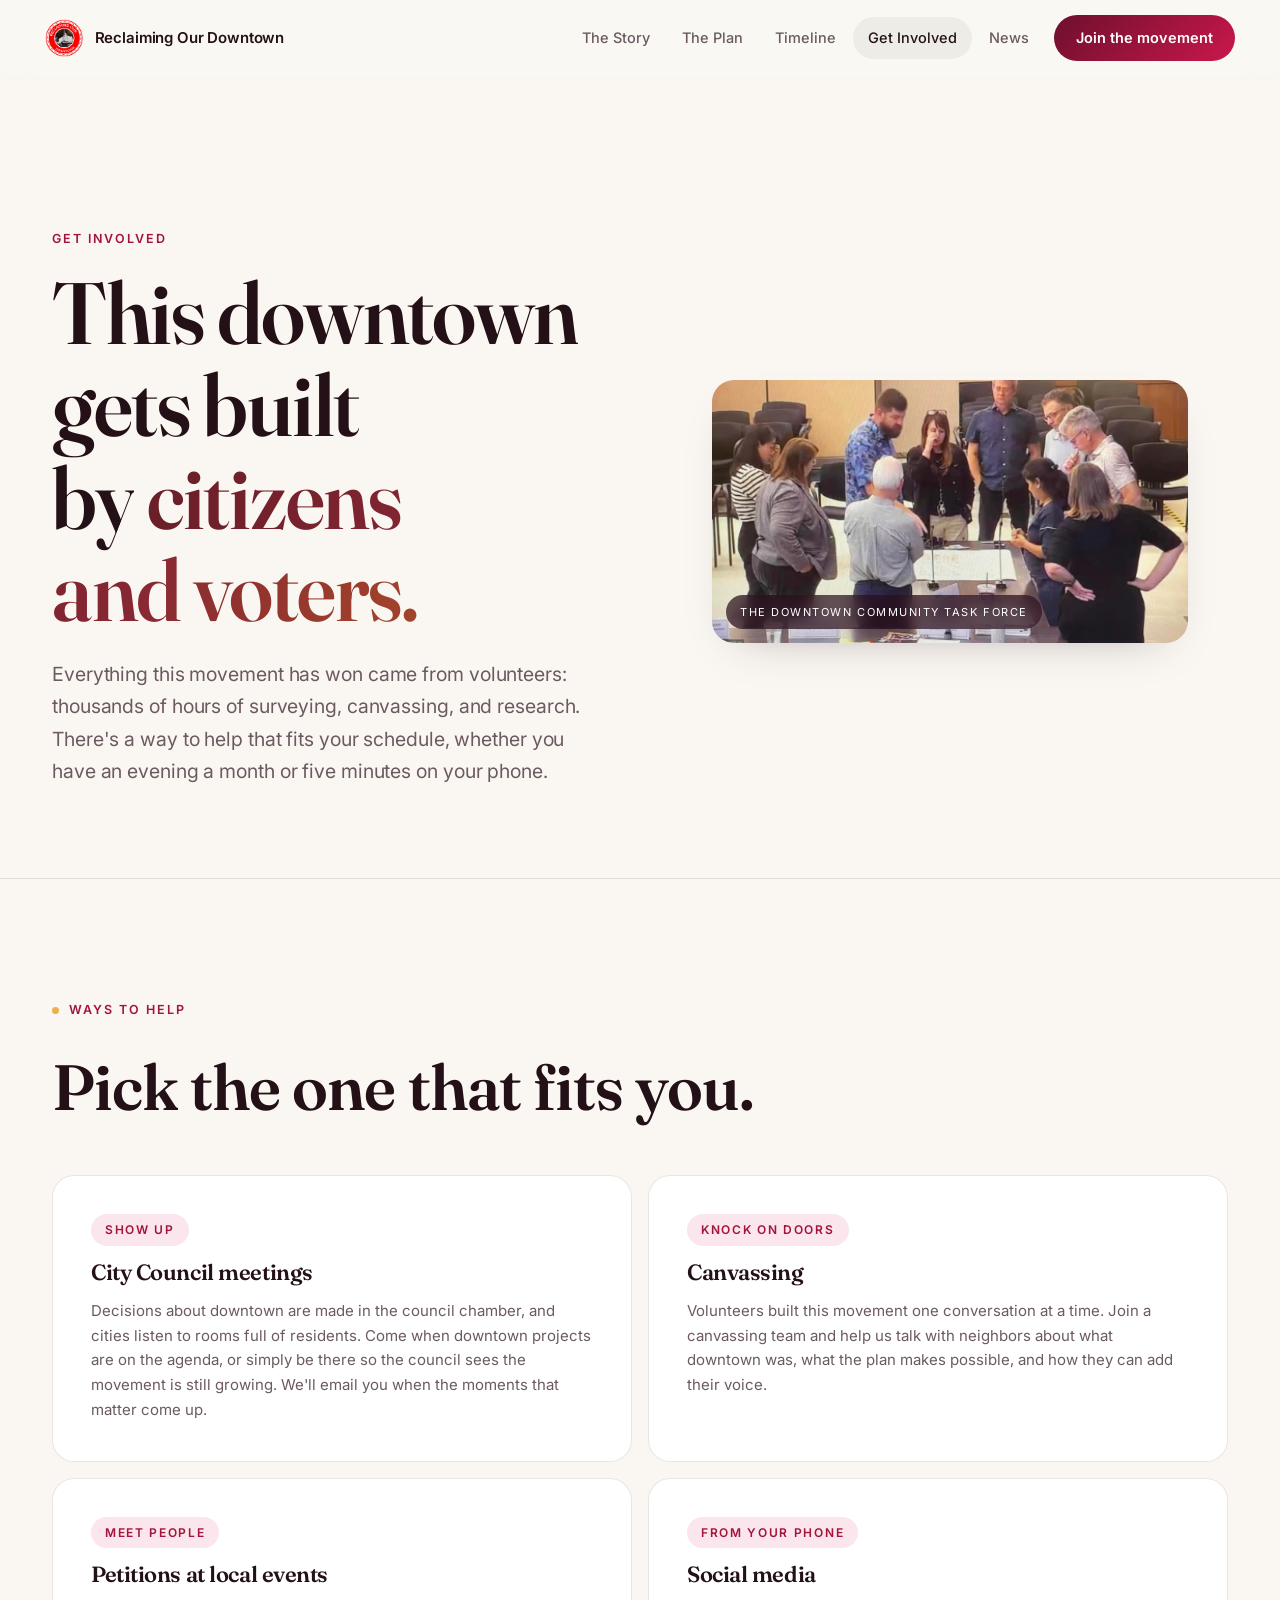
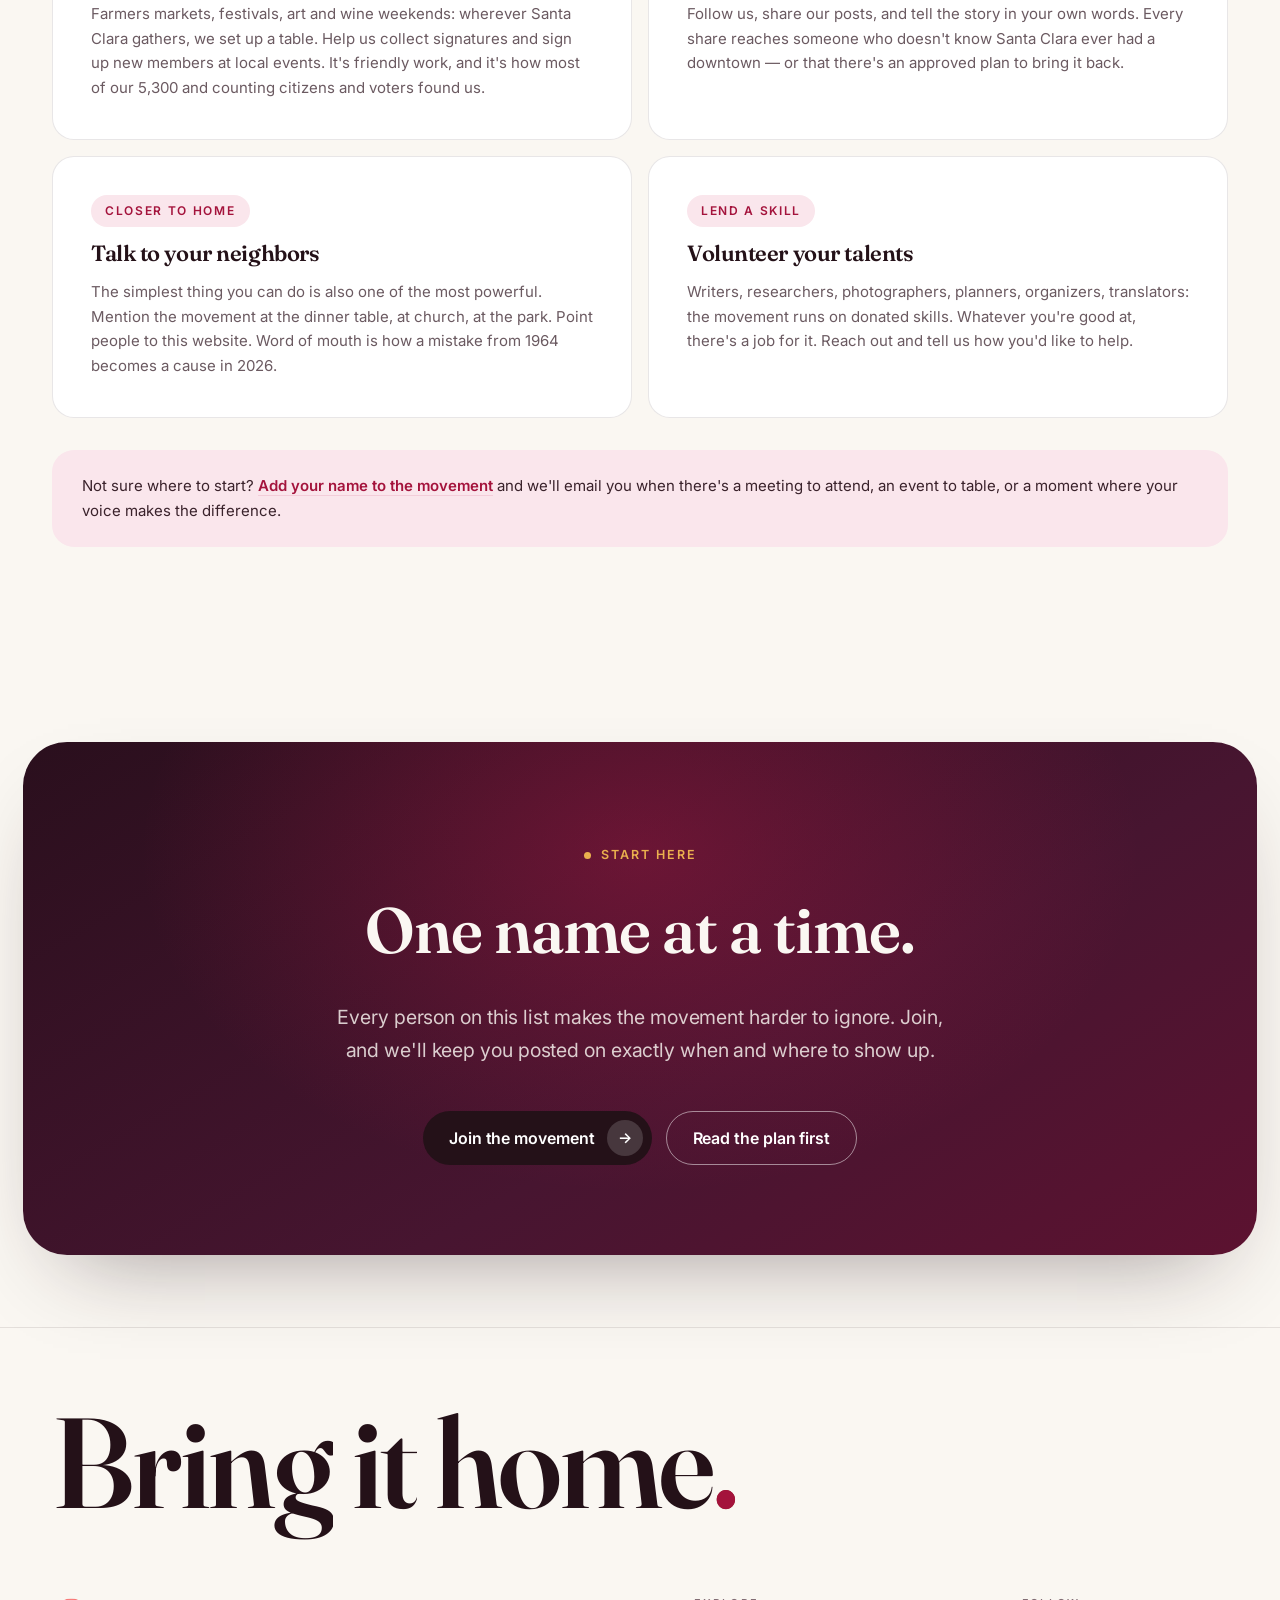
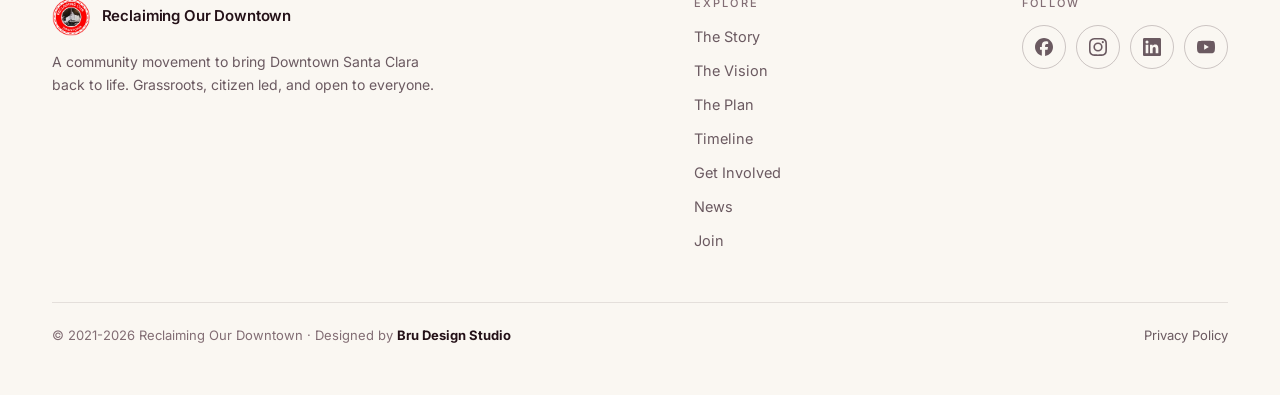
==== get-involved.html @ db8e1ccc "Add files via upload" ====
<!DOCTYPE html>
<html lang="en">
<head>
<meta charset="UTF-8" />
<meta name="viewport" content="width=device-width, initial-scale=1.0" />
<meta name="referrer" content="strict-origin-when-cross-origin" />
<title>Get Involved · Reclaiming Our Downtown</title>
<meta name="description" content="How to help bring Downtown Santa Clara back: City Council meetings, canvassing, petitions at local events, social media, and more." />
<meta name="theme-color" content="#faf7f2" />
<link rel="icon" type="image/png" href="assets/favicon.png" />
<link rel="apple-touch-icon" href="assets/apple-touch-icon.png" />
<link rel="manifest" href="manifest.webmanifest" />
<link rel="preconnect" href="https://fonts.googleapis.com" />
<link rel="preconnect" href="https://fonts.gstatic.com" crossorigin />
<link href="https://fonts.googleapis.com/css2?family=Fraunces:opsz,wght@9..144,500;9..144,600;9..144,700&family=Inter:wght@400;500;600;700&display=swap" rel="stylesheet" />
<link rel="stylesheet" href="styles.css" />
</head>
<body>
<a class="skip" href="#main">Skip to content</a>

<!-- ============ NAV ============ -->
<nav id="nav" aria-label="Primary">
  <a class="brand" href="index.html">
    <img class="logo" src="assets/logo-clean.png" onerror="this.src='assets/Logo.png'" alt="Reclaiming Our Downtown" />
    <span class="brand-text">Reclaiming Our Downtown</span>
  </a>
  <div class="nav-cluster">
    <div class="nav-links" id="navLinks">
      <a href="index.html#top">The Story</a>
      <a href="plan.html">The Plan</a>
      <a href="timeline.html">Timeline</a>
      <a href="get-involved.html" aria-current="page">Get Involved</a>
      <a href="news.html">News</a>
      <a href="index.html#join" class="nav-cta">Join the movement</a>
    </div>
    <button class="hamburger" id="navToggle" aria-label="Open menu" aria-expanded="false" aria-controls="navLinks">
      <span></span><span></span><span></span>
    </button>
  </div>
</nav>

<main id="main">

<!-- ============ PAGE HERO ============ -->
<header class="page-hero">
  <div class="wrap">
    <div class="story-grid">
      <div>
        <p class="kicker rise"><span>Get involved</span></p>
        <h1 data-split style="margin-top:18px;">This downtown gets built by <span class="accent">citizens and voters.</span></h1>
        <p class="sub rise"><span>Everything this movement has won came from volunteers: thousands of hours of surveying, canvassing, and research. There's a way to help that fits your schedule, whether you have an evening a month or five minutes on your phone.</span></p>
      </div>
      <figure class="figure">
        <img src="assets/reclaiming-group.png" alt="Members of the Downtown Community Task Force working together around a table." loading="lazy" />
        <figcaption>The Downtown Community Task Force</figcaption>
      </figure>
    </div>
  </div>
</header>

<!-- ============ WAYS TO HELP ============ -->
<section class="section" aria-labelledby="ways-h">
  <div class="wrap">
    <div class="sec-head">
      <p class="kicker reveal">Ways to help</p>
      <h2 class="h-lg" id="ways-h" data-split>Pick the one that fits you.</h2>
    </div>
    <div class="steps">
      <div class="step reveal">
        <span class="snum">Show up</span>
        <h3>City Council meetings</h3>
        <p>Decisions about downtown are made in the council chamber, and cities listen to rooms full of residents. Come when downtown projects are on the agenda, or simply be there so the council sees the movement is still growing. We'll email you when the moments that matter come up.</p>
      </div>
      <div class="step reveal" data-delay="1">
        <span class="snum">Knock on doors</span>
        <h3>Canvassing</h3>
        <p>Volunteers built this movement one conversation at a time. Join a canvassing team and help us talk with neighbors about what downtown was, what the plan makes possible, and how they can add their voice.</p>
      </div>
      <div class="step reveal" data-delay="2">
        <span class="snum">Meet people</span>
        <h3>Petitions at local events</h3>
        <p>Farmers markets, festivals, art and wine weekends: wherever Santa Clara gathers, we set up a table. Help us collect signatures and sign up new members at local events. It's friendly work, and it's how most of our 5,300 and counting citizens and voters found us.</p>
      </div>
      <div class="step reveal">
        <span class="snum">From your phone</span>
        <h3>Social media</h3>
        <p>Follow us, share our posts, and tell the story in your own words. Every share reaches someone who doesn't know Santa Clara ever had a downtown — or that there's an approved plan to bring it back.</p>
      </div>
      <div class="step reveal" data-delay="1">
        <span class="snum">Closer to home</span>
        <h3>Talk to your neighbors</h3>
        <p>The simplest thing you can do is also one of the most powerful. Mention the movement at the dinner table, at church, at the park. Point people to this website. Word of mouth is how a mistake from 1964 becomes a cause in 2026.</p>
      </div>
      <div class="step reveal" data-delay="2">
        <span class="snum">Lend a skill</span>
        <h3>Volunteer your talents</h3>
        <p>Writers, researchers, photographers, planners, organizers, translators: the movement runs on donated skills. Whatever you're good at, there's a job for it. Reach out and tell us how you'd like to help.</p>
      </div>
    </div>
    <p class="callout reveal" style="margin-top:32px;">Not sure where to start? <a href="index.html#join">Add your name to the movement</a> and we'll email you when there's a meeting to attend, an event to table, or a moment where your voice makes the difference.</p>
  </div>
</section>

<!-- ============ CTA ============ -->
<section class="section tight join-shell" aria-labelledby="cta-h">
  <div class="join-panel">
    <video class="join-bg" src="assets/get-involved-overlay.mp4" autoplay loop muted playsinline preload="auto" aria-hidden="true"></video>
    <div class="glow" aria-hidden="true"></div>
    <div class="join-inner">
      <p class="kicker reveal">Start here</p>
      <h2 class="h-lg" id="cta-h" data-split>One name at a time.</h2>
      <p class="sub reveal" data-delay="1">Every person on this list makes the movement harder to ignore. Join, and we'll keep you posted on exactly when and where to show up.</p>
      <div class="hero-actions reveal" data-delay="2" style="justify-content:center;">
        <a href="index.html#join" class="btn">Join the movement <span class="arr">&rarr;</span></a>
        <a href="plan.html" class="btn ghost">Read the plan first</a>
      </div>
    </div>
  </div>
</section>
</main>

<!-- ============ FOOTER ============ -->
<footer>
  <p class="foot-big" aria-hidden="true" data-split>Bring it home<span class="accent">.</span></p>
  <div class="wrap">
    <div>
      <a class="brand" href="index.html">
        <img class="logo" src="assets/logo-clean.png" onerror="this.src='assets/Logo.png'" alt="Reclaiming Our Downtown" />
        <span class="brand-text">Reclaiming Our Downtown</span>
      </a>
      <p class="credit">A community movement to bring Downtown Santa Clara back to life. Grassroots, citizen led, and open to everyone.</p>
    </div>
    <div class="foot-col">
      <h4>Explore</h4>
      <nav class="foot-links" aria-label="Footer">
        <a href="index.html#story">The Story</a>
        <a href="index.html#vision">The Vision</a>
        <a href="plan.html">The Plan</a>
        <a href="timeline.html">Timeline</a>
        <a href="get-involved.html">Get Involved</a>
        <a href="news.html">News</a>
        <a href="index.html#join">Join</a>
      </nav>
    </div>
    <div class="foot-col">
      <h4>Follow</h4>
      <div class="socials">
        <a href="https://www.facebook.com/groups/ReclaimingOurDowntown/" target="_blank" rel="noopener noreferrer" aria-label="Reclaiming Our Downtown on Facebook">
          <svg viewBox="0 0 24 24" fill="currentColor" aria-hidden="true"><path d="M9.101 23.691v-7.98H6.627v-3.667h2.474v-1.58c0-4.085 1.848-5.978 5.858-5.978.401 0 .955.042 1.468.103a8.68 8.68 0 0 1 1.141.195v3.325a8.623 8.623 0 0 0-.653-.036 26.805 26.805 0 0 0-.733-.009c-.707 0-1.259.096-1.675.309a1.686 1.686 0 0 0-.679.622c-.258.42-.374.995-.374 1.752v1.297h3.919l-.386 2.103-.287 1.564h-3.246v8.245C19.396 23.238 24 18.179 24 12.044c0-6.627-5.373-12-12-12s-12 5.373-12 12c0 5.628 3.874 10.35 9.101 11.647Z"/></svg>
        </a>
        <a href="https://www.instagram.com/reclaimingourdowntown/" target="_blank" rel="noopener noreferrer" aria-label="Reclaiming Our Downtown on Instagram">
          <svg viewBox="0 0 24 24" fill="currentColor" aria-hidden="true"><path d="M12 0C8.74 0 8.333.015 7.053.072 5.775.132 4.905.333 4.14.63c-.789.306-1.459.717-2.126 1.384S.935 3.35.63 4.14C.333 4.905.131 5.775.072 7.053.012 8.333 0 8.74 0 12s.015 3.667.072 4.947c.06 1.277.261 2.148.558 2.913.306.788.717 1.459 1.384 2.126.667.666 1.336 1.079 2.126 1.384.766.296 1.636.499 2.913.558C8.333 23.988 8.74 24 12 24s3.667-.015 4.947-.072c1.277-.06 2.148-.262 2.913-.558.788-.306 1.459-.718 2.126-1.384.666-.667 1.079-1.335 1.384-2.126.296-.765.499-1.636.558-2.913.06-1.28.072-1.687.072-4.947s-.015-3.667-.072-4.947c-.06-1.277-.262-2.149-.558-2.913-.306-.789-.718-1.459-1.384-2.126C21.319 1.347 20.651.935 19.86.63c-.765-.297-1.636-.499-2.913-.558C15.667.012 15.26 0 12 0Zm0 2.16c3.203 0 3.585.016 4.85.071 1.17.055 1.805.249 2.227.415.562.217.96.477 1.382.896.419.42.679.819.896 1.381.164.422.36 1.057.413 2.227.057 1.266.07 1.646.07 4.85s-.015 3.585-.074 4.85c-.061 1.17-.256 1.805-.421 2.227a3.81 3.81 0 0 1-.899 1.382 3.744 3.744 0 0 1-1.38.896c-.42.164-1.065.36-2.235.413-1.274.057-1.649.07-4.859.07-3.211 0-3.586-.015-4.859-.074-1.171-.061-1.816-.256-2.236-.421a3.716 3.716 0 0 1-1.379-.899 3.644 3.644 0 0 1-.9-1.38c-.165-.42-.359-1.065-.42-2.235-.045-1.26-.061-1.649-.061-4.844 0-3.196.016-3.586.061-4.861.061-1.17.255-1.814.42-2.234.196-.569.475-.96.9-1.385.419-.42.81-.7 1.379-.96.42-.165 1.051-.359 2.221-.42 1.275-.045 1.65-.06 4.859-.06l.045.03Zm0 3.678a6.162 6.162 0 1 0 0 12.324 6.162 6.162 0 0 0 0-12.324ZM12 16a4 4 0 1 1 0-8 4 4 0 0 1 0 8Zm7.846-10.405a1.441 1.441 0 0 1-2.88 0 1.44 1.44 0 0 1 2.88 0Z"/></svg>
        </a>
        <a href="https://www.linkedin.com/company/reclaiming-our-downtown/" target="_blank" rel="noopener noreferrer" aria-label="Reclaiming Our Downtown on LinkedIn">
          <svg viewBox="0 0 24 24" fill="currentColor" aria-hidden="true"><path d="M20.447 20.452h-3.554v-5.569c0-1.328-.027-3.037-1.852-3.037-1.853 0-2.136 1.445-2.136 2.939v5.667H9.351V9h3.414v1.561h.046c.477-.9 1.637-1.85 3.37-1.85 3.601 0 4.267 2.37 4.267 5.455v6.286zM5.337 7.433a2.062 2.062 0 0 1-2.063-2.065 2.064 2.064 0 1 1 2.063 2.065zm1.782 13.019H3.555V9h3.564v11.452zM22.225 0H1.771C.792 0 0 .774 0 1.729v20.542C0 23.227.792 24 1.771 24h20.451C23.2 24 24 23.227 24 22.271V1.729C24 .774 23.2 0 22.222 0h.003z"/></svg>
        </a>
        <a href="https://www.youtube.com/@ReclaimingOurDowntown-ok2df" target="_blank" rel="noopener noreferrer" aria-label="Reclaiming Our Downtown on YouTube">
          <svg viewBox="0 0 24 24" fill="currentColor" aria-hidden="true"><path d="M23.498 6.186a3.016 3.016 0 0 0-2.122-2.136C19.505 3.545 12 3.545 12 3.545s-7.505 0-9.377.505A3.017 3.017 0 0 0 .502 6.186C0 8.07 0 12 0 12s0 3.93.502 5.814a3.016 3.016 0 0 0 2.122 2.136c1.871.505 9.376.505 9.376.505s7.505 0 9.377-.505a3.015 3.015 0 0 0 2.122-2.136C24 15.93 24 12 24 12s0-3.93-.502-5.814zM9.545 15.568V8.432L15.818 12l-6.273 3.568z"/></svg>
        </a>
      </div>
    </div>
    <p class="copyright">
      <span>© 2021-<span data-year>2026</span> Reclaiming Our Downtown · Designed by <a href="https://www.brudesignstudio.com" target="_blank" rel="noopener noreferrer"><strong style="color:var(--ink);">Bru Design Studio</strong></a></span>
      <a href="privacy.html">Privacy Policy</a>
    </p>
  </div>
</footer>

<script src="site.js"></script>
</body>
</html>
---- styles.css ----
/* ============================================================
   RECLAIMING OUR DOWNTOWN · design system v4 "Marquee at dusk"
   Warm paper, rich wine-to-crimson-to-amber palette, elegant
   serif display, soft giant radii, expo-out motion
   ============================================================ */

:root{
  /* base */
  --paper:#faf7f2;
  --band:#f4eee4;
  --surface:#ffffff;
  --surface-2:#f7f1e8;
  --ink:#241118;
  --ink-soft:#3a222b;
  --muted:#6b5a61;
  --faint:#826d74;
  --line:rgba(36,17,24,.1);
  --line-2:rgba(36,17,24,.22);

  /* the crimson family (rich, jewel-toned marquee red) */
  --red:#a4133c;
  --red-deep:#6e0f2e;
  --red-bright:#d81b4f;
  --red-tint:#fae6ec;
  --red-tint-2:#f3cdd9;

  /* dark wine panel */
  --coal:#2a0f1d;
  --coal-2:#3c1529;

  --gold:#b07615;
  --gold-bright:#eab04e;
  --focus:#1f6feb;

  /* gradients — used sparingly, on the moments that matter */
  --grad:linear-gradient(135deg,#6e0f2e,#c9184a);
  --grad-warm:linear-gradient(120deg,#6e0f2e 0%,#c9184a 55%,#e35d2b 100%);
  --grad-deep:linear-gradient(150deg,#2a0f1d 0%,#471530 60%,#5c1230 100%);
  --grad-text:linear-gradient(110deg,#6b1f29 6%,#862633 52%,#a3452a 100%);

  /* elevation */
  --shadow-s:0 2px 10px -4px rgba(36,17,24,.12);
  --shadow-m:0 18px 45px -28px rgba(36,17,24,.35);
  --shadow-l:0 40px 90px -45px rgba(36,17,24,.45);

  /* geometry */
  --r-s:12px;
  --r-m:22px;
  --r-l:34px;
  --r-xl:44px;
  --maxw:1280px;

  /* motion */
  --ease:cubic-bezier(.22,.61,.36,1);
  --ease-out:cubic-bezier(.16,1,.3,1);

  --font-display:"Fraunces",Georgia,serif;
  --font-body:"Inter",system-ui,sans-serif;
  --font-label:"Inter",system-ui,sans-serif;
}

*{box-sizing:border-box;}
html{scroll-behavior:smooth;}
body{
  margin:0;background:var(--paper);color:var(--ink);
  font-family:var(--font-body);font-size:17px;line-height:1.65;
  -webkit-font-smoothing:antialiased;overflow-x:hidden;
}
img{max-width:100%;display:block;}
a{color:inherit;text-decoration:none;}
button{font-family:inherit;}
::selection{background:var(--red);color:#fff;}

h1,h2,h3,h4{
  margin:0;font-family:var(--font-display);font-weight:600;
  line-height:1.06;letter-spacing:-.015em;
}

/* accessibility */
.sr-only{position:absolute;width:1px;height:1px;padding:0;margin:-1px;overflow:hidden;clip:rect(0,0,0,0);white-space:nowrap;border:0;}
.skip{position:fixed;top:-64px;left:16px;z-index:300;background:var(--red);color:#fff;padding:12px 18px;border-radius:999px;font-weight:700;transition:top .25s;}
.skip:focus{top:14px;}
:focus-visible{outline:2px solid var(--focus);outline-offset:3px;border-radius:4px;}

/* layout shells */
.wrap{max-width:var(--maxw);margin:0 auto;padding-inline:clamp(20px,5vw,52px);}
.section{padding-block:clamp(76px,12vh,160px);}
.section.tight{padding-block:clamp(48px,8vh,100px);}
.band{background:var(--band);}

/* type scale */
.h-xl{font-size:clamp(44px,7vw,102px);}
.h-lg{font-size:clamp(34px,5vw,68px);}
.h-md{font-size:clamp(24px,3vw,40px);}
.accent{color:var(--red);}
/* gradient ink on big display accents only — never body text */
h1 .accent,.h-lg .accent,.onesent p .accent,.foot-big .accent{
  background:var(--grad-text);-webkit-background-clip:text;background-clip:text;color:transparent;
}
.sub{font-size:clamp(16px,1.6vw,19.5px);line-height:1.65;color:var(--muted);max-width:58ch;letter-spacing:-.005em;}
.sub strong{color:var(--ink);font-weight:600;}

/* small-caps kicker label */
.kicker{
  display:inline-flex;align-items:center;gap:10px;
  font-family:var(--font-label);font-size:12.5px;font-weight:600;
  letter-spacing:.16em;text-transform:uppercase;color:var(--red);
}
.kicker::before{content:"";width:7px;height:7px;border-radius:50%;background:var(--gold-bright);flex:0 0 auto;}

/* section header pattern */
.sec-head{display:flex;flex-direction:column;gap:20px;margin-bottom:clamp(38px,6vh,68px);}
.sec-head.center{align-items:center;text-align:center;}
.sec-head.split{flex-direction:row;justify-content:space-between;align-items:flex-end;gap:28px;flex-wrap:wrap;}

/* ============ BUTTONS ============ */
.btn{
  display:inline-flex;align-items:center;gap:12px;cursor:pointer;
  border:none;font-weight:600;font-size:16px;font-family:var(--font-body);
  letter-spacing:-.005em;padding:9px 9px 9px 26px;border-radius:999px;
  color:#fff;background:var(--ink);min-height:54px;
  transition:transform .3s var(--ease-out),background .3s,box-shadow .3s;
}
.btn:hover{transform:translateY(-2px);background:var(--grad);box-shadow:0 18px 35px -20px var(--red);}
.btn .arr{
  display:grid;place-items:center;width:36px;height:36px;border-radius:50%;
  background:rgba(255,255,255,.16);font-size:15px;
  transition:background .3s,transform .5s var(--ease-out);
}
.btn:hover .arr{background:rgba(255,255,255,.28);transform:rotate(-45deg);}
.btn.red{background:var(--grad);}
.btn.red:hover{background:var(--red-deep);box-shadow:0 18px 35px -20px var(--red);}
.btn.ghost{background:transparent;color:var(--ink);border:1.5px solid var(--line-2);padding:9px 26px;box-shadow:none;}
.btn.ghost:hover{border-color:var(--red);color:var(--red);background:var(--red-tint);transform:translateY(-2px);box-shadow:none;}
/* ghost buttons on the dark CTA panels stay white for legibility */
.join-inner .btn.ghost{color:#fff;border-color:rgba(255,255,255,.5);}
.join-inner .btn.ghost:hover{color:#fff;border-color:#fff;background:rgba(255,255,255,.14);}

/* text link with arrow */
.tlink{
  display:inline-flex;align-items:center;gap:8px;font-weight:600;font-size:15px;
  font-family:var(--font-body);color:var(--ink);
  border-bottom:1.5px solid var(--line-2);padding-bottom:3px;transition:color .2s,border-color .2s;
}
.tlink:hover{color:var(--red);border-color:var(--red);}
.tlink svg{width:15px;height:15px;transition:transform .3s var(--ease-out);}
.tlink:hover svg{transform:translateX(4px);}

/* ============ NAV (floats into a pill on scroll) ============ */
#nav{
  position:fixed;top:0;left:0;right:0;z-index:100;
  display:flex;align-items:center;justify-content:space-between;
  padding:14px clamp(16px,4vw,44px);
  background:rgba(250,248,244,.7);
  backdrop-filter:blur(16px) saturate(1.5);
  -webkit-backdrop-filter:blur(16px) saturate(1.5);
  border:1px solid transparent;border-radius:0;
  transition:transform .5s var(--ease-out),top .45s var(--ease-out),
    left .45s var(--ease-out),right .45s var(--ease-out),
    border-radius .45s var(--ease-out),background .35s,border-color .35s,box-shadow .35s,padding .45s var(--ease-out);
}
#nav.scrolled{
  top:10px;left:clamp(8px,1.6vw,20px);right:clamp(8px,1.6vw,20px);
  padding:10px 14px 10px 18px;
  background:rgba(255,255,255,.85);
  border-color:var(--line);border-radius:999px;
  box-shadow:var(--shadow-m);
}
#nav.hidden{transform:translateY(calc(-100% - 14px));}
.brand{display:flex;align-items:center;gap:12px;min-width:0;}
.brand .logo{height:38px;width:auto;flex:0 0 auto;transition:height .4s var(--ease-out);}
#nav.scrolled .brand .logo{height:34px;}
.brand .brand-text{
  font-family:var(--font-body);font-weight:600;font-size:15px;
  letter-spacing:-.01em;white-space:nowrap;
}
.nav-cluster{display:flex;align-items:center;gap:12px;}
.nav-links{display:flex;align-items:center;gap:2px;}
.nav-links a{
  font-family:var(--font-body);font-weight:500;font-size:14.5px;
  padding:9px 15px;border-radius:999px;color:var(--muted);
  transition:color .2s,background .2s;
}
.nav-links a:hover{color:var(--ink);background:rgba(25,21,18,.06);}
.nav-links a[aria-current="page"]{color:var(--ink);background:rgba(25,21,18,.05);}
.nav-links a.nav-cta{
  background:var(--grad);color:#fff;padding:11px 22px;margin-left:8px;font-weight:600;
}
.nav-links a.nav-cta:hover{background:var(--red-deep);}

.hamburger{
  display:none;width:44px;height:44px;border:1px solid var(--line-2);border-radius:50%;
  background:transparent;cursor:pointer;flex-direction:column;
  align-items:center;justify-content:center;gap:5px;
}
.hamburger span{display:block;width:17px;height:2px;background:var(--ink);border-radius:2px;transition:transform .3s,opacity .3s;}
.hamburger[aria-expanded="true"] span:nth-child(1){transform:translateY(7px) rotate(45deg);}
.hamburger[aria-expanded="true"] span:nth-child(2){opacity:0;}
.hamburger[aria-expanded="true"] span:nth-child(3){transform:translateY(-7px) rotate(-45deg);}

@media(max-width:920px){
  .hamburger{display:flex;}
  .nav-links{
    position:absolute;top:calc(100% + 10px);right:clamp(12px,4vw,44px);left:clamp(12px,4vw,44px);
    flex-direction:column;align-items:stretch;gap:4px;padding:16px;border-radius:var(--r-m);display:none;
    background:rgba(255,255,255,.98);backdrop-filter:blur(18px);-webkit-backdrop-filter:blur(18px);
    border:1px solid var(--line);box-shadow:var(--shadow-l);
  }
  .nav-links.open{display:flex;}
  .nav-links a{padding:14px 18px;font-size:16px;color:var(--ink);border-radius:14px;}
  .nav-links a.nav-cta{margin-left:0;text-align:center;justify-content:center;display:flex;}
}
@media(max-width:560px){.brand .brand-text{display:none;}}

/* ============ REVEAL ANIMATIONS ============ */
.reveal{opacity:0;transform:translateY(36px);transition:opacity 1s var(--ease-out),transform 1s var(--ease-out);}
.reveal.in{opacity:1;transform:none;}
.reveal[data-delay="1"]{transition-delay:.1s;}
.reveal[data-delay="2"]{transition-delay:.2s;}
.reveal[data-delay="3"]{transition-delay:.3s;}
.reveal[data-delay="4"]{transition-delay:.4s;}

/* line rise (kickers, subs) */
.rise{display:block;overflow:hidden;}
.rise > span{display:block;transform:translateY(115%);animation:rise 1.1s var(--ease-out) forwards;}
.rise:nth-child(2) > span{animation-delay:.12s;}
.rise:nth-child(3) > span{animation-delay:.24s;}
@keyframes rise{to{transform:none;}}

/* word-by-word masked reveal: JS wraps words in .w > span */
[data-split] .w{display:inline-block;overflow:hidden;vertical-align:top;padding-bottom:.14em;margin-bottom:-.14em;}
[data-split] .w > span{
  display:inline-block;transform:translateY(115%);
  transition:transform .9s var(--ease-out);
  transition-delay:calc(var(--i,0) * 55ms);
}
[data-split].in .w > span{transform:none;}

/* ============ HERO ============ */
.hero{padding-top:96px;}

/* looping hero video — full width on every screen, showing the
   ENTIRE frame with no crop. Height follows the video's natural
   1.538 aspect ratio, so the SANTA CLARA sign at the top and the
   people and trolley at the bottom are always fully in view. */
.video-frame{padding-inline:clamp(10px,1.8vw,24px);}
.hero-video{
  display:block;width:100%;height:auto;
  border-radius:var(--r-l);
  background:#e9e5dc;box-shadow:var(--shadow-l);
}

/* sketch / day / night controls: small icons in the top-left of the artwork.
   the active view's own icon hides itself, so only the alternatives show. */
.art-views{
  position:absolute;top:14px;left:14px;z-index:3;
  display:flex;gap:8px;
}
.art-view-btn{
  display:grid;place-items:center;width:40px;height:40px;
  border:none;border-radius:50%;cursor:pointer;color:#fff;
  background:rgba(42,15,29,.55);backdrop-filter:blur(8px);
  box-shadow:0 4px 14px -6px rgba(0,0,0,.55);
  transition:background .3s var(--ease-out),transform .3s var(--ease-out);
}
.art-view-btn svg{width:20px;height:20px;}
.art-view-btn:hover{background:var(--red);transform:translateY(-2px);}
.art-view-btn[aria-selected="true"]{display:none;}

/* the artwork panel: giant rounded, inset from the edges.
   The full height of the drawing is always visible (no crop);
   JS sizes the stage so the 2:1 artwork overflows sideways,
   and the pan animation sweeps across that overflow. */
.art-frame{padding-inline:clamp(10px,1.8vw,24px);}
.art-stage{
  position:relative;width:100%;aspect-ratio:2/1;overflow:hidden;
  border-radius:var(--r-l);background:#e9e5dc;
  box-shadow:var(--shadow-l);
}
/* day/night art is 3:2 — give it a slightly wider box so only a little
   of the bottom is trimmed while it fills the full width */
.art-stage[data-view="day"],
.art-stage[data-view="night"]{aspect-ratio:8/5;}
.art{
  position:absolute;top:0;left:0;width:100%;height:100%;
  object-fit:cover;object-position:center top;
  opacity:0;transition:opacity 1.1s ease;
}
/* keep the pencil sketch fully visible; only day/night trim off the bottom */
.art[data-view="sketch"]{object-fit:contain;}
.art.show{opacity:1;}
.art-credit{
  position:absolute;z-index:2;right:16px;bottom:14px;margin:0;
  font-family:var(--font-label);font-size:10.5px;letter-spacing:.08em;
  color:#fff;background:rgba(42,15,29,.6);backdrop-filter:blur(8px);
  padding:7px 13px;border-radius:999px;pointer-events:none;
}

.hero-copy{
  display:flex;flex-direction:column;gap:26px;align-items:flex-start;
  padding-block:clamp(52px,9vh,110px) clamp(44px,6vh,80px);
}
.hero-copy h1{font-size:clamp(46px,7.6vw,116px);max-width:14ch;text-wrap:balance;}
.hero-actions{display:flex;gap:14px;flex-wrap:wrap;margin-top:8px;}

/* ============ STORY ============ */
.story-grid{display:grid;grid-template-columns:1fr 1fr;gap:clamp(28px,5vw,84px);align-items:center;}
@media(max-width:880px){.story-grid{grid-template-columns:1fr;}}
.story-copy p{color:var(--muted);font-size:17px;line-height:1.75;}
.story-copy p strong{color:var(--ink);}
.story-copy a{color:var(--red);border-bottom:1.5px solid var(--red-tint-2);transition:border-color .2s;}
.story-copy a:hover{border-color:var(--red);}
.story-copy a strong{color:var(--red);}
.pull{
  font-family:var(--font-display);font-size:clamp(20px,2.4vw,28px);font-weight:500;
  line-height:1.35;color:var(--ink);border-left:3px solid var(--red);
  padding-left:24px;margin:28px 0;letter-spacing:-.015em;
}
.figure{position:relative;border-radius:var(--r-m);overflow:hidden;box-shadow:var(--shadow-m);will-change:transform;}
.figure img{width:100%;height:100%;object-fit:cover;}
.figure figcaption{
  position:absolute;left:14px;bottom:14px;z-index:2;
  font-family:var(--font-label);font-size:11px;letter-spacing:.14em;text-transform:uppercase;
  color:#fff;background:rgba(42,15,29,.7);backdrop-filter:blur(8px);
  padding:8px 14px;border-radius:999px;
}
.figure-stack{display:grid;gap:18px;}
.figure-stack .figure:nth-child(2){margin-left:clamp(20px,4vw,64px);}

/* large 1960 photo beside the text */
.story-figure-main{align-self:stretch;}
.story-figure-main img{min-height:clamp(360px,56vh,600px);}

/* full-width "today" panorama below the text */
.story-figure-wide{margin-top:clamp(30px,4.5vw,60px);}
.story-figure-wide img{aspect-ratio:2644/968;}
@media(max-width:880px){
  .story-figure-main img{min-height:clamp(300px,46vh,460px);}
  .story-figure-wide{margin-top:clamp(20px,4vw,32px);}
}

/* ============ STATS (dark warm panel) ============ */
.stats-shell{padding-inline:clamp(10px,1.8vw,24px);}
.stats{
  display:grid;grid-template-columns:repeat(4,1fr);
  background:var(--grad-deep);border-radius:var(--r-l);overflow:hidden;
  box-shadow:var(--shadow-l);
}
@media(max-width:960px){.stats{grid-template-columns:repeat(2,1fr);}}
@media(max-width:520px){.stats{grid-template-columns:1fr;}}
.stat{
  padding:clamp(34px,4.5vw,56px) clamp(24px,3vw,44px);
  position:relative;transition:background .4s;
}
.stat:hover{background:rgba(255,255,255,.05);}
.stat + .stat::before{
  content:"";position:absolute;left:0;top:18%;bottom:18%;width:1px;
  background:rgba(250,248,244,.1);
}
@media(max-width:960px){.stat + .stat::before{display:none;}}
.stat .big{
  font-family:var(--font-display);font-weight:600;letter-spacing:-.02em;
  font-size:clamp(46px,5.5vw,84px);line-height:1;color:#faf7f2;
}
.stat .big .accent{color:var(--gold-bright);}
.stat .lbl{color:rgba(250,247,242,.78);font-size:15px;line-height:1.55;margin-top:14px;max-width:22ch;}

/* ============ VISION LIST (hover to open) ============ */
.vlist{border-top:1px solid var(--line);}
.vrow{border-bottom:1px solid var(--line);transition:background .4s;}
.vrow:hover{background:var(--surface);}
.vrow-btn{
  width:100%;display:grid;grid-template-columns:84px 1fr 52px;align-items:center;gap:18px;
  background:none;border:none;cursor:pointer;text-align:left;color:var(--ink);
  padding:clamp(24px,3.6vw,38px) clamp(8px,1.5vw,20px);transition:padding-left .4s var(--ease-out);
}
.vrow:hover .vrow-btn{padding-left:clamp(20px,3vw,40px);}
.vrow .num{font-family:var(--font-label);font-size:13.5px;color:var(--faint);letter-spacing:.1em;transition:color .3s;}
.vrow:hover .num,.vrow.open .num{color:var(--red);}
.vrow h3{font-size:clamp(23px,3.4vw,40px);font-weight:600;letter-spacing:-.025em;transition:color .3s;}
.vrow:hover h3{color:var(--red);}
.vrow .vplus{
  width:42px;height:42px;border-radius:50%;border:1.5px solid var(--line-2);
  display:grid;place-items:center;color:var(--muted);flex:0 0 auto;
  transition:transform .5s var(--ease-out),border-color .3s,color .3s,background .3s;
}
.vrow .vplus svg{width:16px;height:16px;}
.vrow:hover .vplus,.vrow.open .vplus{transform:rotate(45deg);background:var(--red);border-color:var(--red);color:#fff;}
.vrow-body{display:grid;grid-template-rows:0fr;transition:grid-template-rows .6s var(--ease-out);}
.vrow:hover .vrow-body,.vrow.open .vrow-body{grid-template-rows:1fr;}
.vrow-inner{
  overflow:hidden;min-height:0;
  display:grid;grid-template-columns:84px 1fr;gap:0 18px;padding:0 clamp(8px,1.5vw,20px);
}
.vrow-inner p{margin:0 0 clamp(26px,3.6vw,40px);color:var(--muted);font-size:16.5px;line-height:1.7;max-width:60ch;grid-column:2;}
@media(max-width:640px){
  .vrow-btn{grid-template-columns:44px 1fr 42px;}
  .vrow-inner{grid-template-columns:1fr;}
  .vrow-inner p{grid-column:1;}
}

/* ============ PLAN CTA PANEL ============ */
.plan-panel{
  position:relative;border-radius:var(--r-l);overflow:hidden;
  min-height:480px;display:flex;align-items:flex-end;box-shadow:var(--shadow-l);
}
.plan-panel .pp-media{position:absolute;inset:0;}
.plan-panel .pp-media img{width:100%;height:100%;object-fit:cover;}
.plan-panel .pp-veil{position:absolute;inset:0;background:linear-gradient(180deg,rgba(42,15,29,.12),rgba(42,15,29,.92) 82%);}
.plan-panel .pp-body{
  position:relative;z-index:2;padding:clamp(30px,5vw,60px);
  display:flex;flex-direction:column;gap:18px;align-items:flex-start;max-width:680px;color:#fff;
}
.plan-panel h3{font-size:clamp(28px,4vw,52px);letter-spacing:-.03em;}
.plan-panel p{color:rgba(255,255,255,.82);margin:0;font-size:16.5px;line-height:1.65;}
.plan-panel .kicker{color:#ffd9b0;}
.plan-panel .kicker::before{background:var(--gold-bright);}
.plan-panel .btn{background:#fff;color:var(--ink);}
.plan-panel .btn .arr{background:var(--red-tint);color:var(--red);}
.plan-panel .btn:hover{background:var(--red);color:#fff;}
.plan-panel .btn:hover .arr{background:rgba(255,255,255,.25);color:#fff;}

/* ============ NEWS ============ */
/* draggable rail (homepage) */
.rail-shell{overflow:hidden;}
.rail{
  display:flex;gap:18px;overflow-x:auto;padding:6px 6px 26px;
  scroll-snap-type:x mandatory;cursor:grab;
  scrollbar-width:none;
}
.rail::-webkit-scrollbar{display:none;}
.rail.dragging{cursor:grabbing;scroll-snap-type:none;}
.rail > *{flex:0 0 min(400px,84vw);scroll-snap-align:start;}
.rail-hint{
  display:flex;align-items:center;gap:10px;margin-top:4px;
  font-family:var(--font-label);font-size:11px;letter-spacing:.18em;
  text-transform:uppercase;color:var(--faint);
}
.rail-hint::before{content:"";width:34px;height:1.5px;background:var(--line-2);}

.news-grid{display:grid;grid-template-columns:repeat(auto-fill,minmax(320px,1fr));gap:18px;}
.ncard{
  display:flex;flex-direction:column;gap:16px;background:var(--surface);
  border:1px solid var(--line);border-radius:var(--r-m);padding:28px;
  transition:transform .4s var(--ease-out),box-shadow .4s,border-color .3s;
}
.ncard:hover{transform:translateY(-6px);border-color:transparent;box-shadow:var(--shadow-l);}
.ncard .ntop{display:flex;justify-content:space-between;gap:12px;align-items:center;font-family:var(--font-label);font-size:12px;letter-spacing:.06em;}
.ncard .src{color:var(--red);font-weight:500;display:inline-flex;align-items:center;gap:9px;min-width:0;}
.src-logo{
  width:22px;height:22px;border-radius:6px;flex:0 0 auto;
  background:#fff;border:1px solid var(--line);object-fit:contain;
}
.logo-row{display:inline-flex;align-items:center;gap:6px;margin-right:10px;vertical-align:middle;}
.ncard .date{color:var(--faint);white-space:nowrap;}
.ncard h3{font-size:19.5px;font-weight:600;line-height:1.3;letter-spacing:-.02em;flex:1;}
.ncard .nfoot{display:flex;justify-content:space-between;align-items:center;gap:10px;}
.ncard .tagL{
  font-family:var(--font-label);font-size:10.5px;font-weight:500;letter-spacing:.14em;
  text-transform:uppercase;padding:5px 12px;border-radius:999px;
  border:1px solid var(--line-2);color:var(--muted);
}
.ncard .tagL.win{border-color:transparent;color:var(--red);background:var(--red-tint);}
.ncard .go{
  width:38px;height:38px;border-radius:50%;border:1.5px solid var(--line-2);
  display:grid;place-items:center;color:var(--muted);margin-left:auto;
  transition:all .4s var(--ease-out);
}
.ncard .go svg{width:14px;height:14px;}
.ncard:hover .go{background:var(--red);border-color:var(--red);color:#fff;transform:rotate(-45deg);}
.ncard.all-card{
  background:var(--red);color:#fff;justify-content:center;align-items:flex-start;gap:18px;
}
.ncard.all-card h3{font-size:clamp(24px,2.6vw,32px);letter-spacing:-.03em;}
.ncard.all-card .go{border-color:rgba(255,255,255,.4);color:#fff;margin-left:0;}
.ncard.all-card:hover .go{background:#fff;border-color:#fff;color:var(--red);}
.ncard.all-card p{margin:0;color:rgba(255,255,255,.8);font-size:15px;}

/* featured news banner */
.nfeature{
  display:grid;grid-template-columns:1.5fr 1fr;border-radius:var(--r-l);overflow:hidden;
  background:var(--surface);margin-bottom:30px;
  box-shadow:var(--shadow-l);transition:transform .4s var(--ease-out);
}
.nfeature:hover{transform:translateY(-4px);}
@media(max-width:800px){.nfeature{grid-template-columns:1fr;}}
.nfeature .ftext{padding:clamp(30px,4.5vw,56px);display:flex;flex-direction:column;gap:16px;justify-content:center;}
.nfeature .k{font-family:var(--font-label);font-size:12px;letter-spacing:.2em;text-transform:uppercase;color:var(--red);font-weight:500;}
.nfeature h3{font-size:clamp(23px,3.2vw,38px);line-height:1.12;letter-spacing:-.025em;}
.nfeature .meta{color:var(--faint);font-family:var(--font-label);font-size:12.5px;}
.nfeature p{color:var(--muted);line-height:1.65;margin:0;font-size:15.5px;}
.nfeature .fside{
  background:var(--grad-warm);
  display:grid;place-items:center;padding:40px;min-height:230px;text-align:center;
}
.nfeature .fside .win{font-family:var(--font-display);font-weight:700;font-size:clamp(72px,10vw,124px);line-height:.9;color:#fff;letter-spacing:-.05em;}
.nfeature .fside .winlbl{font-family:var(--font-label);font-weight:500;letter-spacing:.24em;text-transform:uppercase;font-size:12px;color:rgba(255,255,255,.9);margin-top:12px;}

/* news filters */
.filters{display:flex;gap:8px;flex-wrap:wrap;}
.filters button{
  font-family:var(--font-label);font-weight:500;font-size:12.5px;cursor:pointer;color:var(--muted);
  border:1px solid var(--line-2);background:var(--surface);padding:10px 18px;border-radius:999px;
  transition:all .25s;min-height:40px;letter-spacing:.06em;
}
.filters button:hover{color:var(--red);border-color:var(--red);background:var(--red-tint);}
.filters button[aria-pressed="true"]{background:var(--red);border-color:var(--red);color:#fff;}

/* ============ JOBS BAND ============ */
.jobs-band{
  display:grid;grid-template-columns:auto 1fr;gap:clamp(24px,5vw,72px);align-items:center;
  background:var(--grad-warm);color:#fff;
  border-radius:var(--r-l);padding:clamp(36px,5.5vw,68px);
  box-shadow:0 40px 80px -40px rgba(164,19,60,.6);
  position:relative;overflow:hidden;
}
.jobs-band.deep{background:var(--grad-deep);box-shadow:var(--shadow-l);}
.jobs-band.deep .jnum{color:var(--gold-bright);}
.jobs-band::after{
  content:"";position:absolute;right:-120px;top:-120px;width:380px;height:380px;border-radius:50%;
  background:radial-gradient(closest-side,rgba(255,255,255,.14),transparent);pointer-events:none;
}
@media(max-width:820px){.jobs-band{grid-template-columns:1fr;}}
.jobs-band .jnum{
  font-family:var(--font-display);font-weight:700;letter-spacing:-.05em;
  font-size:clamp(76px,11vw,160px);line-height:.9;white-space:nowrap;
}
.jobs-band .jnum small{
  font-size:.24em;font-weight:500;display:block;margin-top:14px;
  font-family:var(--font-label);text-transform:uppercase;letter-spacing:.26em;color:rgba(255,255,255,.85);
}
.jobs-band .jcopy{display:flex;flex-direction:column;gap:14px;}
.jobs-band .jcopy .kicker{color:#ffd9b0;}
.jobs-band .jcopy .kicker::before{background:var(--gold-bright);}
.jobs-band .jcopy p{margin:0;font-size:clamp(16px,1.8vw,19px);line-height:1.65;color:rgba(255,255,255,.94);max-width:50ch;}

/* ============ JOIN (dark warm panel) ============ */
.join-shell{padding-inline:clamp(10px,1.8vw,24px);}
.join-panel{
  position:relative;overflow:hidden;border-radius:var(--r-xl);
  background:var(--grad-deep);color:#faf7f2;
  padding:clamp(64px,10vh,120px) clamp(24px,5vw,60px);
  box-shadow:var(--shadow-l);
}
/* looping video background behind the CTA panels (~60% transparent) */
.join-bg{
  position:absolute;inset:0;width:100%;height:100%;
  object-fit:cover;opacity:.4;pointer-events:none;z-index:0;
}
.join-panel .glow{
  position:absolute;left:50%;top:-45%;transform:translateX(-50%);z-index:1;
  width:1000px;height:680px;border-radius:50%;pointer-events:none;
  background:radial-gradient(closest-side,rgba(216,27,79,.3),transparent);
}
.join-inner{position:relative;z-index:2;max-width:640px;margin:0 auto;text-align:center;display:flex;flex-direction:column;gap:18px;align-items:center;}
.join-inner .sub{color:rgba(250,247,242,.82);}
.join-inner .kicker{color:var(--gold-bright);}
.join-inner .kicker::before{background:var(--gold-bright);}
.form{width:100%;display:flex;flex-direction:column;gap:12px;margin-top:18px;}
.form .row{display:flex;gap:12px;}
@media(max-width:540px){.form .row{flex-direction:column;}}
.form input{
  flex:1;font-family:var(--font-body);font-size:16px;padding:16px 22px;border-radius:999px;
  color:var(--ink);background:#fff;border:1.5px solid transparent;
  transition:border-color .2s,box-shadow .2s;min-height:54px;min-width:0;
}
.form input::placeholder{color:var(--faint);}
.form input:focus-visible{outline:none;border-color:var(--red-bright);box-shadow:0 0 0 4px rgba(216,27,79,.3);}
.captcha{
  display:flex;align-items:center;gap:14px;flex-wrap:wrap;background:rgba(255,255,255,.07);
  border:1px solid rgba(255,255,255,.14);border-radius:999px;padding:10px 12px 10px 24px;text-align:left;
}
.captcha label{font-weight:600;font-size:14.5px;color:#faf7f2;}
.captcha input{flex:0 0 120px;min-height:46px;}
.captcha select{
  flex:1 1 220px;min-height:46px;min-width:0;cursor:pointer;
  font-family:var(--font-body);font-size:15.5px;color:var(--ink);
  background:#fff;border:1.5px solid transparent;border-radius:999px;padding:10px 20px;
  transition:border-color .2s,box-shadow .2s;
}
.captcha select:focus-visible{outline:none;border-color:var(--red-bright);box-shadow:0 0 0 4px rgba(216,27,79,.3);}
.vote-note{margin:0;text-align:left;font-size:14.5px;line-height:1.55;color:rgba(250,247,242,.85);padding-inline:12px;}
.form .btn{width:100%;justify-content:center;background:var(--grad);}
.form .btn:hover{background:var(--red-bright);}
.form-ok{font-weight:600;color:#faf7f2;min-height:22px;margin:0;}
.form-err{
  font-weight:600;color:#ffd0dc;background:transparent;border:1px solid transparent;
  border-radius:14px;padding:0;max-height:0;overflow:hidden;margin:0;
  transition:max-height .3s,padding .3s,background .3s,border-color .3s;
}
.form-err.show{
  max-height:70px;padding:11px 16px;
  background:rgba(216,27,79,.22);border-color:rgba(216,27,79,.45);
}

/* ============ FOOTER ============ */
footer{background:var(--paper);border-top:1px solid var(--line);overflow:hidden;}
.foot-big{
  margin:0;padding:clamp(40px,7vh,90px) clamp(20px,5vw,52px) 0;
  font-family:var(--font-display);font-weight:600;letter-spacing:-.02em;
  font-size:clamp(36px,10vw,170px);line-height:1.12;color:var(--ink);
  user-select:none;white-space:nowrap;
}
.foot-big .accent{color:var(--red);}
footer .wrap{
  display:flex;flex-wrap:wrap;gap:36px;justify-content:space-between;align-items:flex-start;
  padding-block:clamp(44px,7vh,80px) 36px;
}
footer .credit{max-width:400px;color:var(--muted);font-size:14px;line-height:1.65;margin-top:14px;}
.foot-links{display:flex;flex-direction:column;gap:10px;}
.foot-links a{color:var(--muted);font-size:14.5px;transition:color .2s;}
.foot-links a:hover{color:var(--red);}
.foot-col h4{
  font-family:var(--font-label);font-size:11px;font-weight:500;letter-spacing:.2em;
  text-transform:uppercase;color:var(--faint);margin-bottom:16px;
}
.socials{display:flex;gap:10px;flex-wrap:wrap;}
.socials a{
  width:44px;height:44px;border-radius:50%;display:grid;place-items:center;
  border:1px solid var(--line-2);color:var(--muted);transition:all .3s var(--ease-out);
}
.socials a svg{width:18px;height:18px;}
.socials a:hover{color:#fff;border-color:var(--red);background:var(--red);transform:translateY(-3px);}
.copyright{
  width:100%;border-top:1px solid var(--line);padding-top:22px;color:var(--faint);
  font-size:13px;display:flex;justify-content:space-between;gap:14px;flex-wrap:wrap;
}
.copyright a{color:var(--muted);}
.copyright a:hover{color:var(--red);}
.copyright strong{color:var(--ink);}

/* ============ SUBPAGE HERO ============ */
.page-hero{padding:clamp(150px,24vh,240px) 0 clamp(52px,8vh,96px);border-bottom:1px solid var(--line);}
.page-hero h1{font-size:clamp(42px,6.8vw,92px);max-width:16ch;text-wrap:balance;}
.page-hero .sub{margin-top:22px;}

/* ============ PLAN PAGE ============ */
.plan-video{
  width:100%;aspect-ratio:16/9;overflow:hidden;
  border-radius:var(--r-l);box-shadow:var(--shadow-l);background:#000;
}
.plan-video video{
  width:100%;height:100%;display:block;object-fit:contain;
}
.onesent{
  background:var(--surface);border-radius:var(--r-l);
  padding:clamp(32px,5vw,58px);box-shadow:var(--shadow-m);
  border:1px solid var(--line);
}
.onesent p{
  font-family:var(--font-display);font-size:clamp(22px,3vw,36px);font-weight:500;
  line-height:1.32;letter-spacing:-.02em;margin:0;color:var(--ink);
}
.onesent p .accent{color:var(--red);}
.onesent .src-note{font-family:var(--font-label);font-size:12px;color:var(--faint);margin:24px 0 0;letter-spacing:.1em;}

.numgrid{display:grid;grid-template-columns:repeat(3,1fr);gap:14px;}
@media(max-width:860px){.numgrid{grid-template-columns:repeat(2,1fr);}}
@media(max-width:520px){.numgrid{grid-template-columns:1fr;}}
.numcell{
  background:var(--surface);padding:clamp(26px,3.5vw,42px);
  border-radius:var(--r-m);border:1px solid var(--line);
  transition:transform .4s var(--ease-out),box-shadow .4s,border-color .3s;
}
.numcell:hover{transform:translateY(-5px);box-shadow:var(--shadow-m);border-color:transparent;}
.numcell .val{font-family:var(--font-display);font-weight:600;font-size:clamp(36px,4vw,58px);letter-spacing:-.04em;line-height:1;}
.numcell .val small{font-size:.42em;font-weight:500;color:var(--muted);letter-spacing:0;}
.numcell .what{color:var(--muted);font-size:14.5px;line-height:1.55;margin-top:12px;}
.numcell .plain{color:var(--faint);font-size:13px;line-height:1.5;margin-top:8px;font-style:italic;}

/* step cards */
.steps{display:grid;grid-template-columns:repeat(2,1fr);gap:16px;}
@media(max-width:860px){.steps{grid-template-columns:1fr;}}
.step{
  background:var(--surface);border:1px solid var(--line);border-radius:var(--r-m);
  padding:clamp(26px,3vw,38px);display:flex;flex-direction:column;gap:15px;
  transition:transform .4s var(--ease-out),box-shadow .4s,border-color .3s;
}
.step:hover{transform:translateY(-6px);box-shadow:var(--shadow-l);border-color:transparent;}
.step .snum{
  font-family:var(--font-label);font-size:12px;font-weight:600;letter-spacing:.14em;
  text-transform:uppercase;color:var(--red);
  background:var(--red-tint);align-self:flex-start;padding:6px 14px;border-radius:999px;
}
.step h3{font-size:22px;letter-spacing:-.02em;}
.step p{color:var(--muted);font-size:15px;line-height:1.65;margin:0;}

/* FAQ (hover to open) */
.faq{border-top:1px solid var(--line);}
.faq-item{border-bottom:1px solid var(--line);transition:background .4s;}
.faq-item:hover{background:var(--surface);}
.faq-q{
  width:100%;display:flex;justify-content:space-between;align-items:center;gap:18px;
  background:none;border:none;cursor:pointer;text-align:left;color:var(--ink);
  padding:26px clamp(8px,1.5vw,20px);font-family:var(--font-display);font-weight:600;font-size:clamp(17px,2vw,22px);
  letter-spacing:-.015em;transition:color .25s,padding-left .4s var(--ease-out);
}
.faq-item:hover .faq-q{color:var(--red);padding-left:clamp(18px,2.5vw,32px);}
.faq-q .vplus{
  width:38px;height:38px;border-radius:50%;border:1.5px solid var(--line-2);
  display:grid;place-items:center;color:var(--muted);flex:0 0 auto;
  transition:transform .5s var(--ease-out),border-color .3s,color .3s,background .3s;
}
.faq-q .vplus svg{width:15px;height:15px;}
.faq-item:hover .vplus,.faq-item.open .vplus{transform:rotate(45deg);background:var(--red);border-color:var(--red);color:#fff;}
.faq-a{display:grid;grid-template-rows:0fr;transition:grid-template-rows .55s var(--ease-out);}
.faq-item:hover .faq-a,.faq-item.open .faq-a{grid-template-rows:1fr;}
.acc-inner{overflow:hidden;min-height:0;}
.faq-a p{margin:0;padding:0 clamp(8px,1.5vw,20px) 28px;color:var(--muted);font-size:16px;line-height:1.7;max-width:68ch;}

/* timeline */
.timeline{position:relative;padding-left:36px;}
.tl-bg{
  position:absolute;top:0;bottom:0;right:0;z-index:0;
  height:100%;width:auto;max-width:40%;
  object-fit:contain;object-position:right center;
  opacity:.25;pointer-events:none;
  -webkit-mask-image:linear-gradient(90deg,transparent,#000 65%);
  mask-image:linear-gradient(90deg,transparent,#000 65%);
}
.tl-item{z-index:1;}
@media(max-width:820px){.tl-bg{display:none;}}
.timeline::before{content:"";position:absolute;left:8px;top:6px;bottom:6px;width:1.5px;background:var(--red-tint-2);}
.tl-item{position:relative;padding-bottom:clamp(28px,4vh,44px);}
.tl-item:last-child{padding-bottom:0;}
.tl-item::before{
  content:"";position:absolute;left:-33px;top:7px;width:12px;height:12px;border-radius:50%;
  background:var(--paper);border:2.5px solid var(--red);
}
.tl-item.done::before{background:var(--red);}
.tl-item .tyr{font-family:var(--font-label);font-size:12.5px;letter-spacing:.16em;color:var(--red);text-transform:uppercase;font-weight:500;}
.tl-item h3{font-size:clamp(18px,2.2vw,24px);margin:8px 0 8px;letter-spacing:-.02em;}
.tl-item p{color:var(--muted);font-size:15.5px;line-height:1.65;margin:0;max-width:60ch;}

/* callout */
.callout{
  border-radius:var(--r-m);background:var(--red-tint);
  padding:24px 30px;color:var(--ink-soft);font-size:15px;line-height:1.65;
}
.callout a{color:var(--red);border-bottom:1.5px solid var(--red-tint-2);font-weight:600;}
.callout a:hover{border-color:var(--red);}

/* prose (privacy) */
.prose{max-width:760px;}
.prose h2{font-size:clamp(22px,3vw,30px);margin:42px 0 12px;letter-spacing:-.02em;}
.prose h3{font-size:18px;margin:26px 0 8px;}
.prose p,.prose li{color:var(--muted);font-size:16px;line-height:1.7;}
.prose a{color:var(--red);border-bottom:1px solid var(--red-tint-2);}
.prose a:hover{border-color:var(--red);}
.prose ul{padding-left:20px;}

@media(prefers-reduced-motion:reduce){
  *{animation-duration:.001ms!important;animation-iteration-count:1!important;transition-duration:.001ms!important;scroll-behavior:auto!important;}
  .reveal{opacity:1;transform:none;}
  .rise > span{transform:none;animation:none;}
  [data-split] .w > span{transform:none;}
  [data-plx]{transform:none!important;}
}
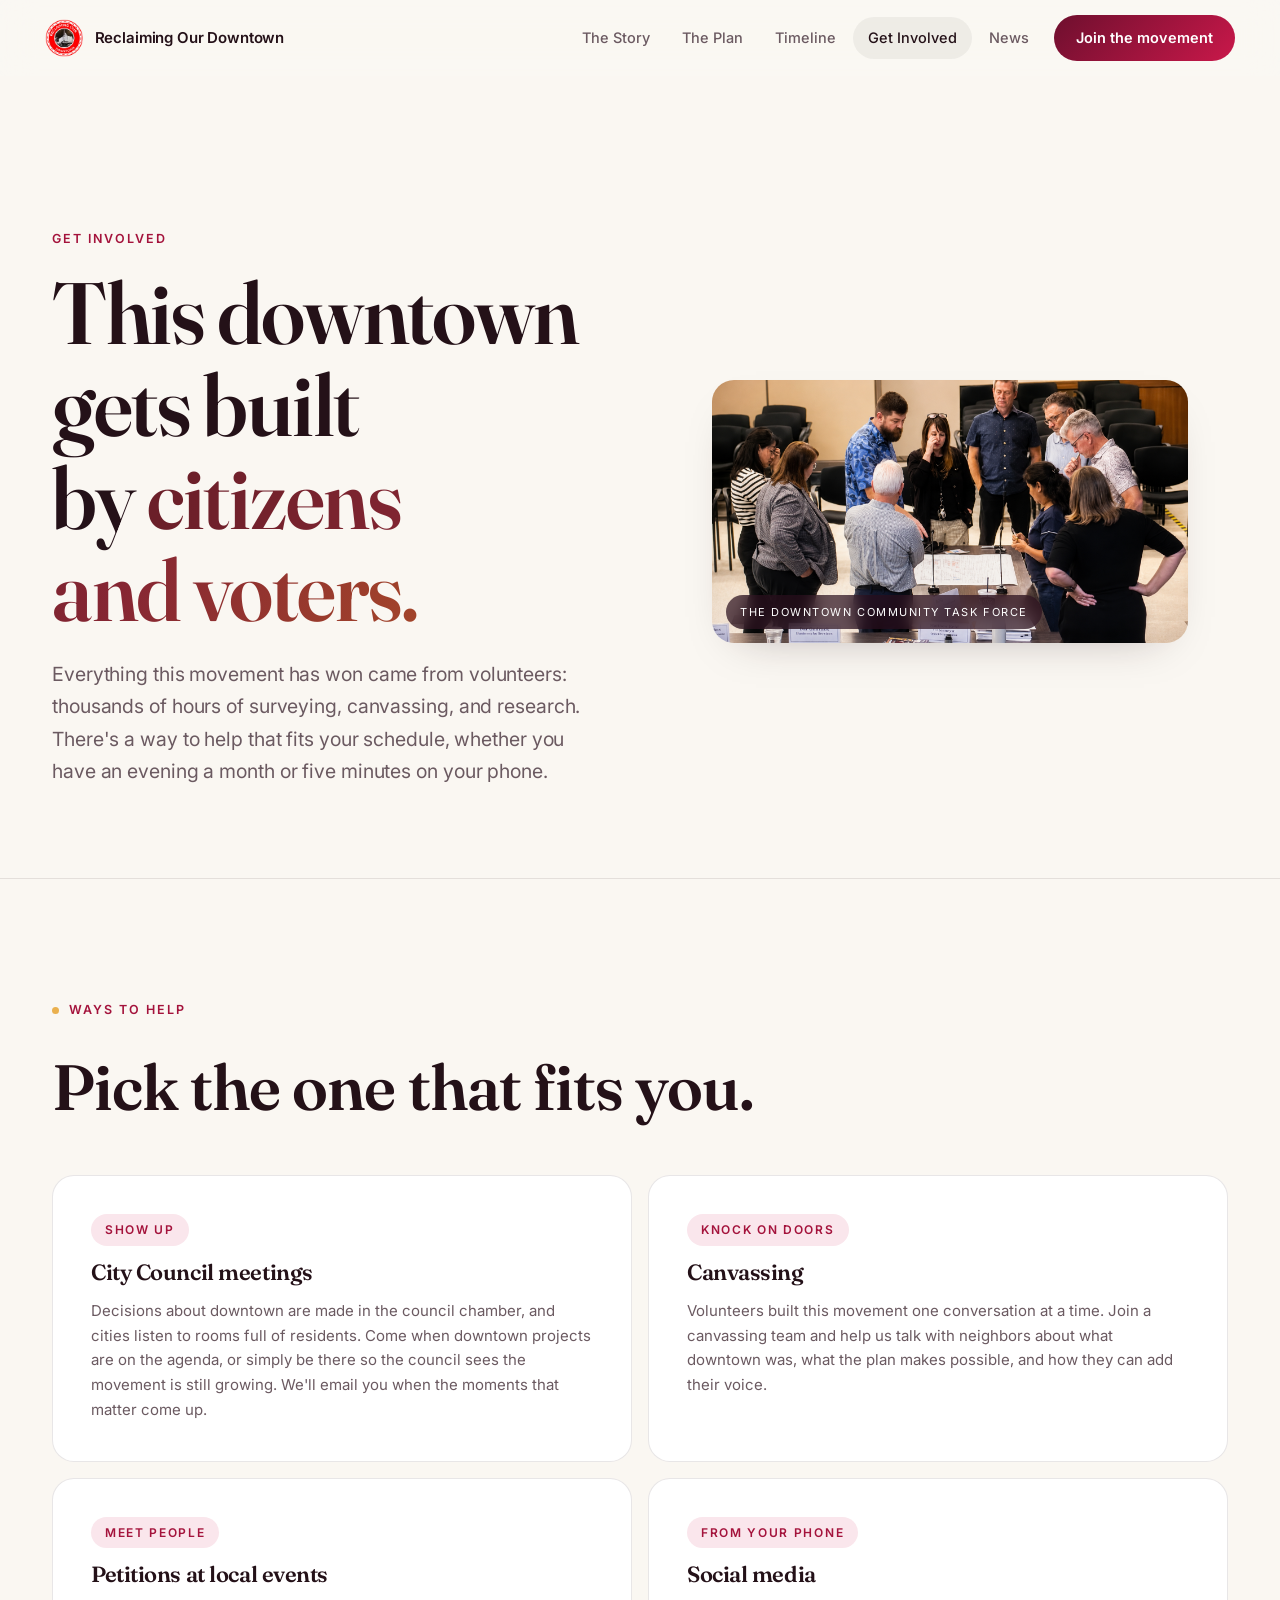
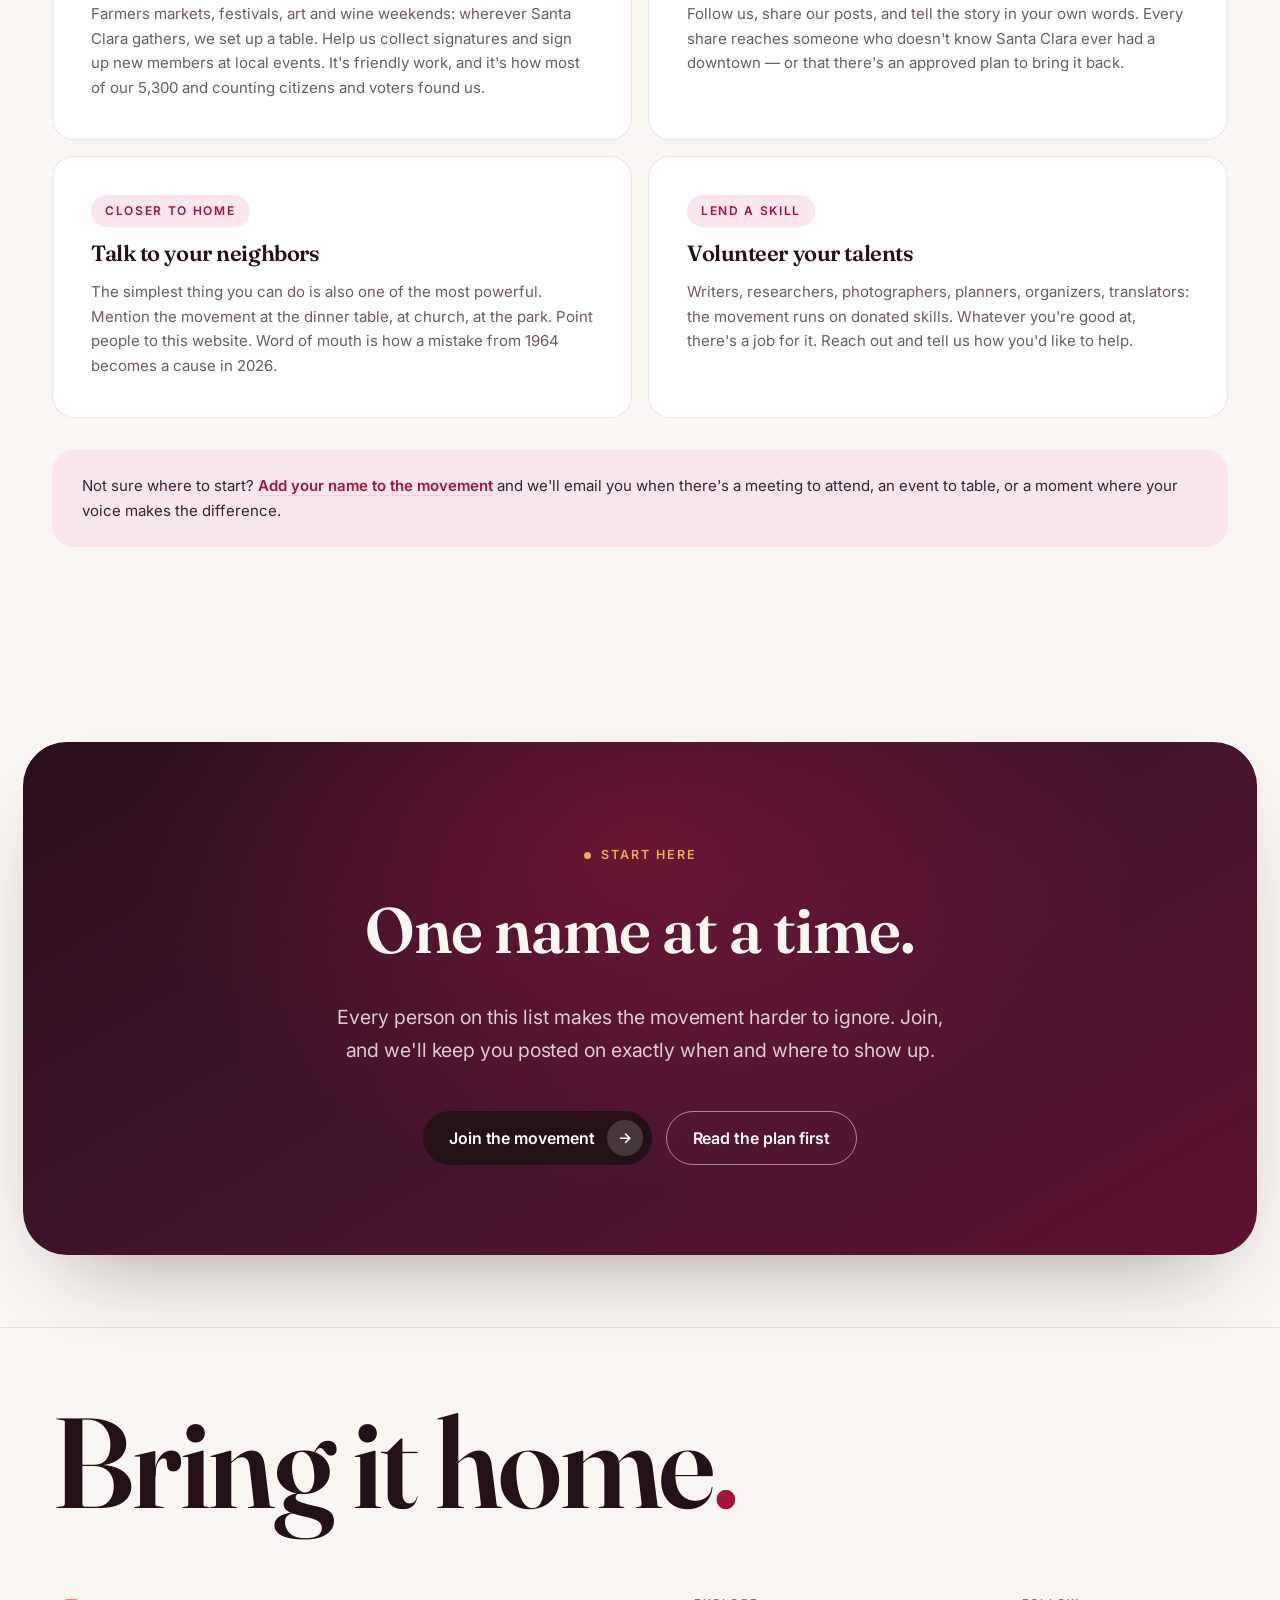
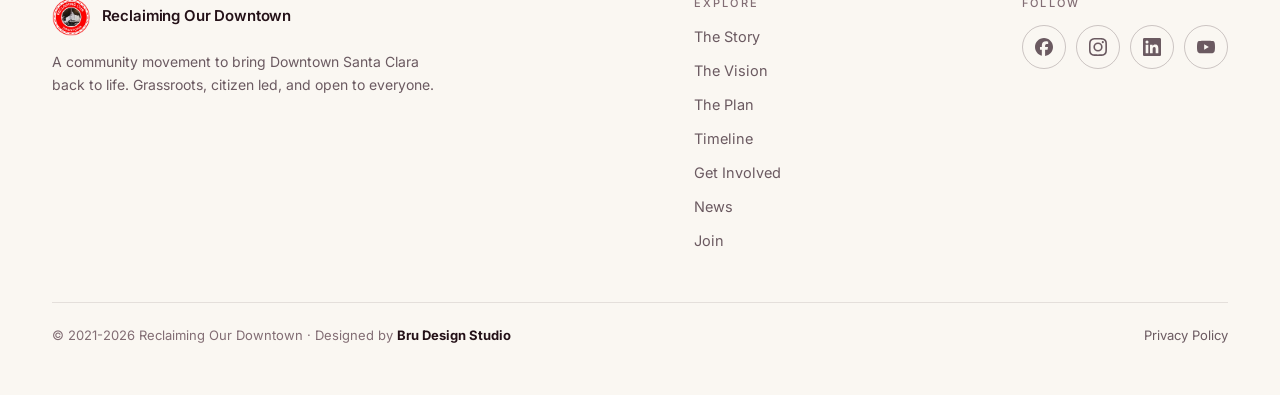
==== commit 3fb11bf4: "Add files via upload" ====
--- a/get-involved.html
+++ b/get-involved.html
@@ -13,7 +13,7 @@
 <link rel="preconnect" href="https://fonts.googleapis.com" />
 <link rel="preconnect" href="https://fonts.gstatic.com" crossorigin />
 <link href="https://fonts.googleapis.com/css2?family=Fraunces:opsz,wght@9..144,500;9..144,600;9..144,700&family=Inter:wght@400;500;600;700&display=swap" rel="stylesheet" />
-<link rel="stylesheet" href="styles.css" />
+<link rel="stylesheet" href="styles.css?v=20260706" />
 </head>
 <body>
 <a class="skip" href="#main">Skip to content</a>
@@ -166,6 +166,6 @@
   </div>
 </footer>
 
-<script src="site.js"></script>
+<script src="site.js?v=20260706"></script>
 </body>
 </html>
--- a/styles.css
+++ b/styles.css
@@ -719,7 +719,14 @@
   mask-image:linear-gradient(90deg,transparent,#000 65%);
 }
 .tl-item{z-index:1;}
-@media(max-width:820px){.tl-bg{display:none;}}
+/* on mobile the marquee fills the whole timeline as a faint background */
+@media(max-width:820px){
+  .tl-bg{
+    left:0;right:0;width:100%;max-width:none;height:100%;
+    object-fit:cover;object-position:center;
+    -webkit-mask-image:none;mask-image:none;
+  }
+}
 .timeline::before{content:"";position:absolute;left:8px;top:6px;bottom:6px;width:1.5px;background:var(--red-tint-2);}
 .tl-item{position:relative;padding-bottom:clamp(28px,4vh,44px);}
 .tl-item:last-child{padding-bottom:0;}
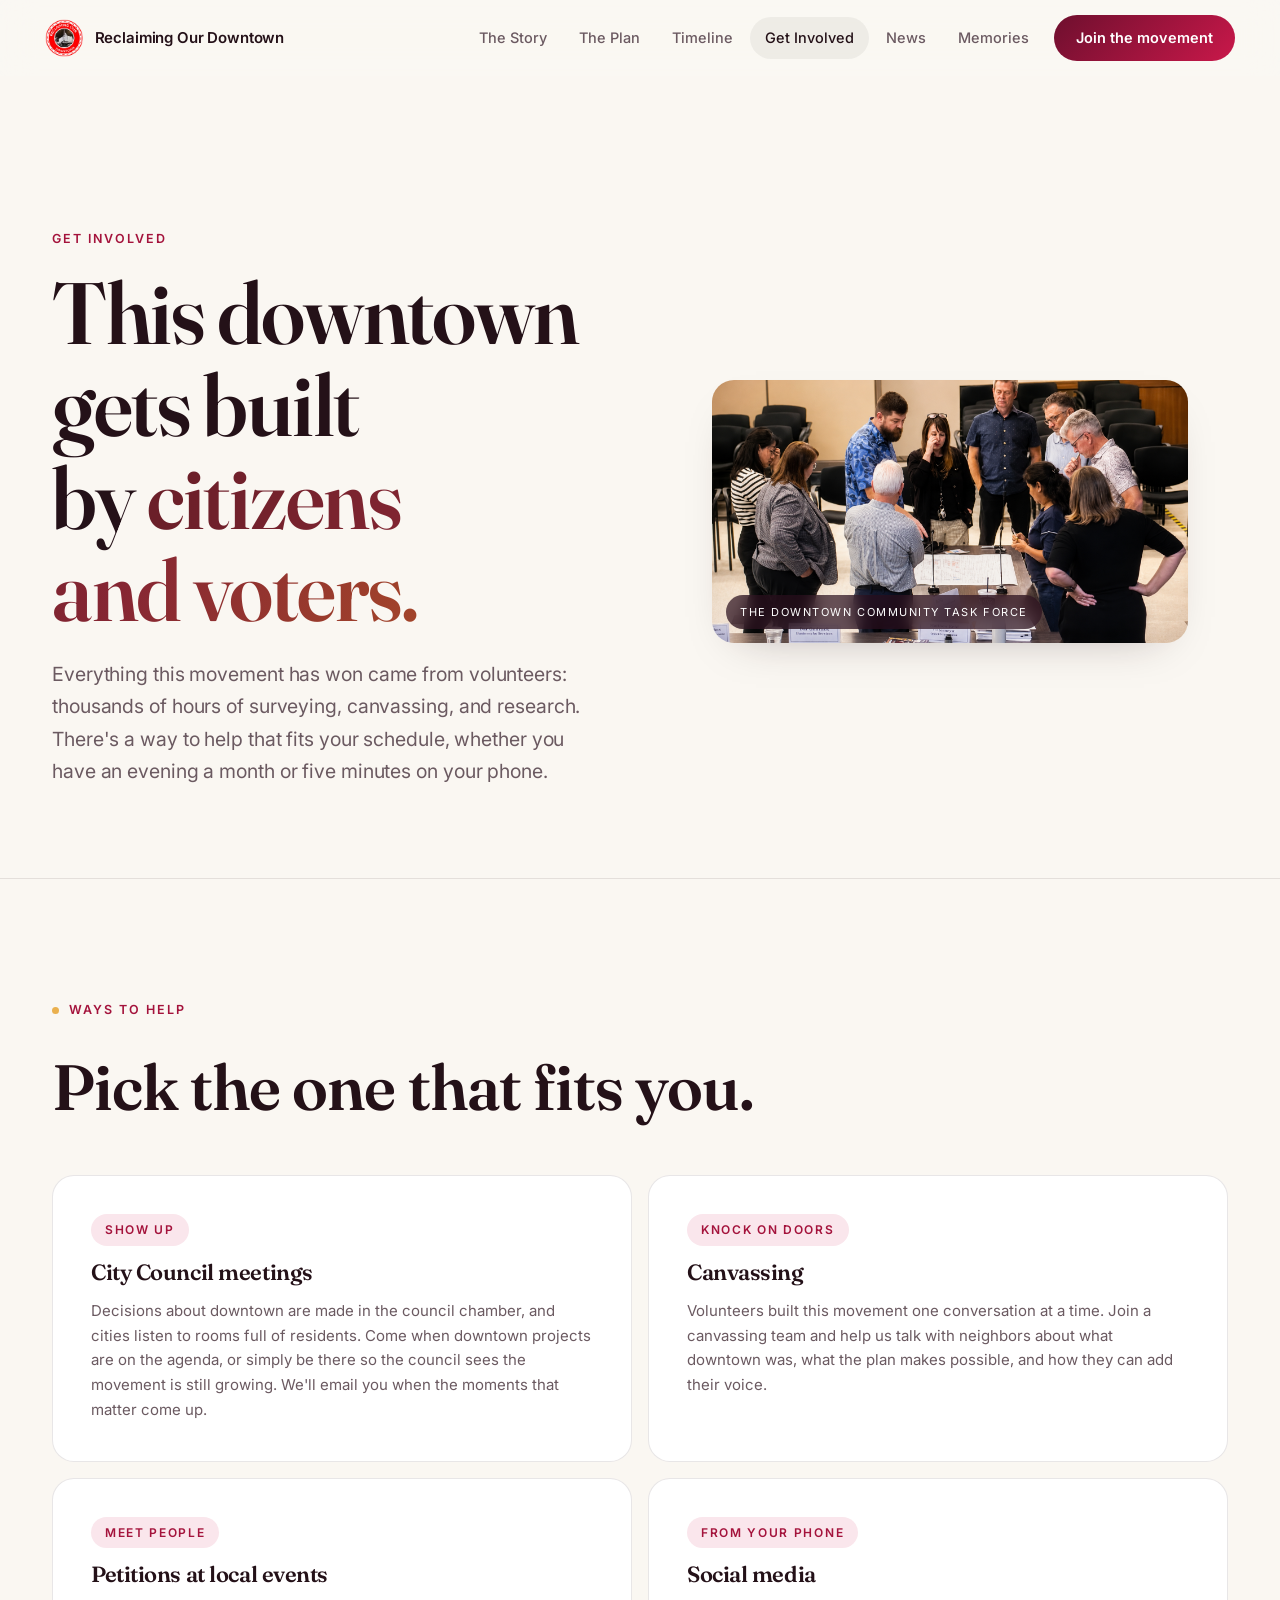
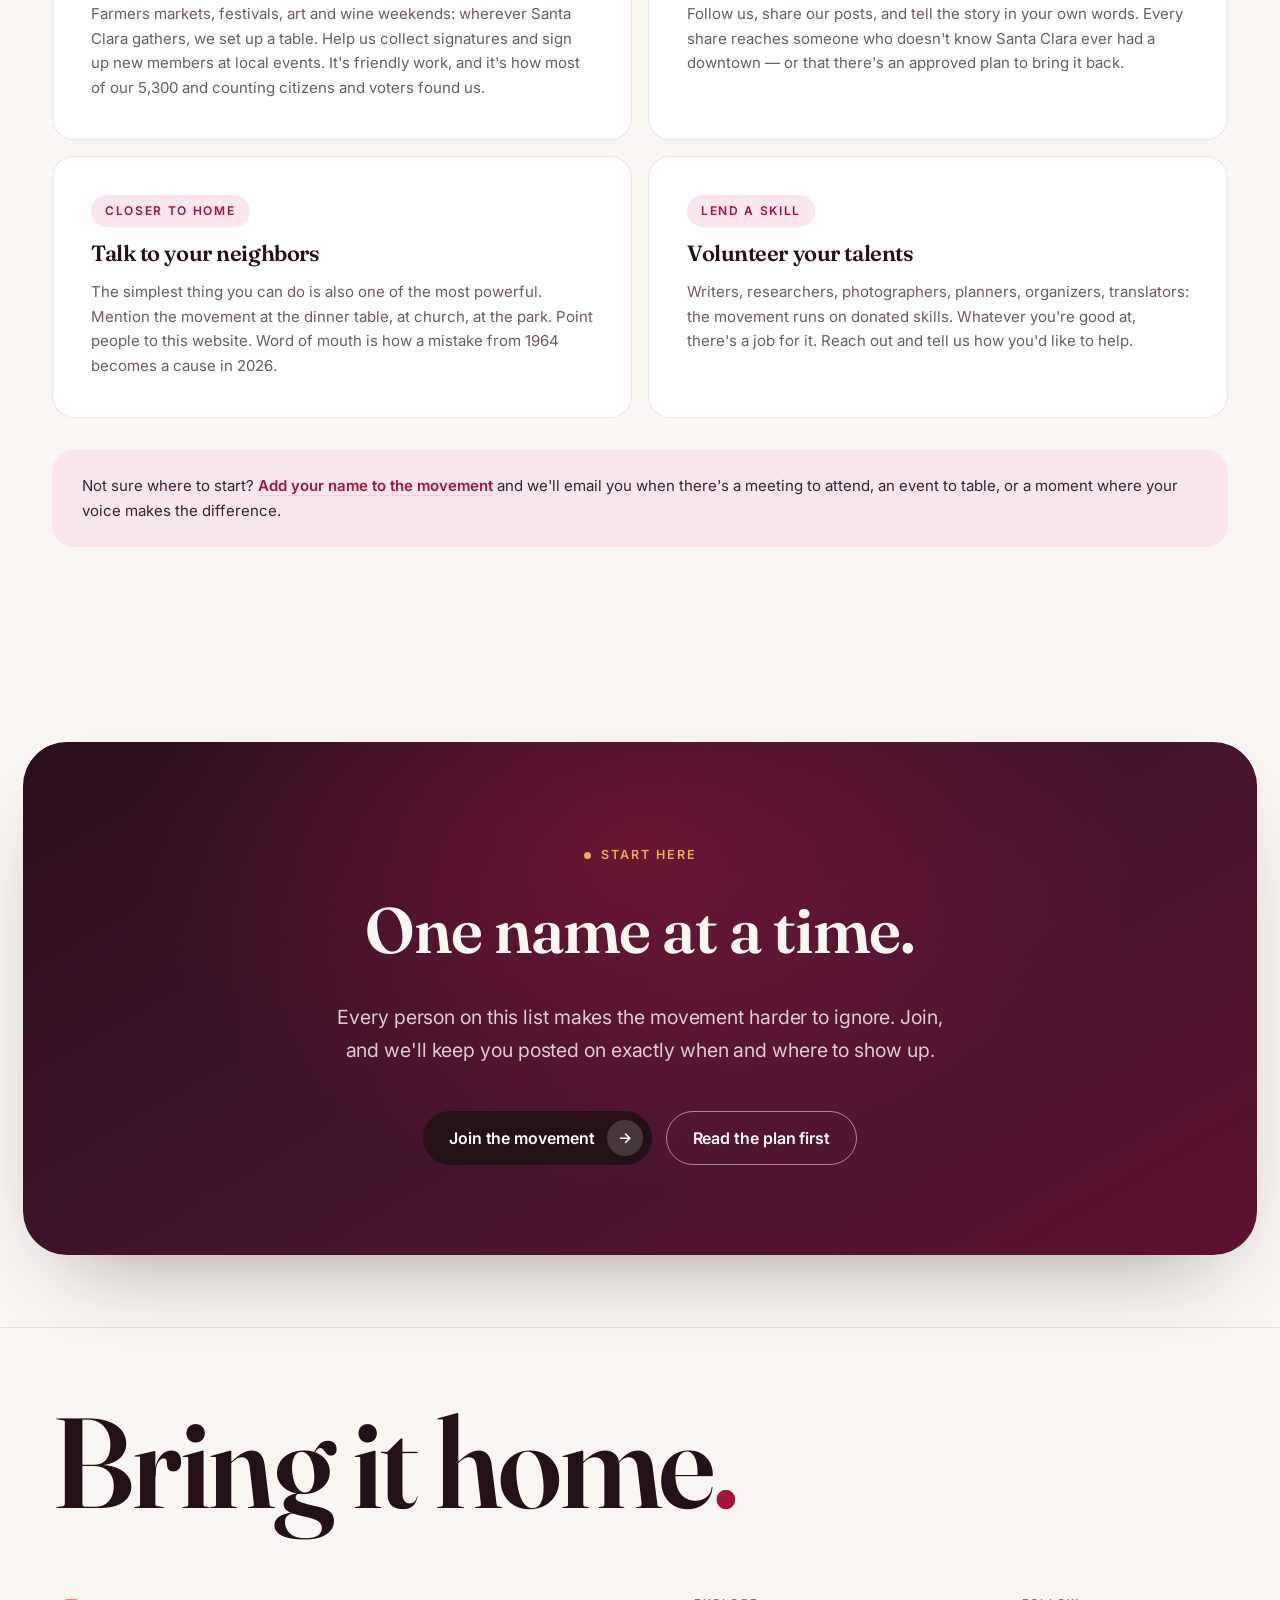
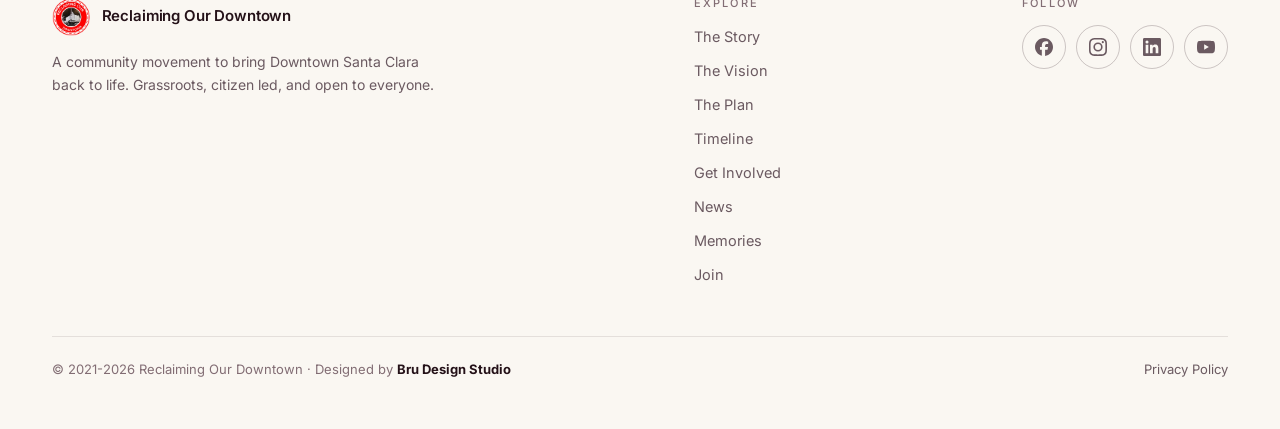
==== commit f4e81ba1: "Add files via upload" ====
--- a/get-involved.html
+++ b/get-involved.html
@@ -31,6 +31,7 @@
       <a href="timeline.html">Timeline</a>
       <a href="get-involved.html" aria-current="page">Get Involved</a>
       <a href="news.html">News</a>
+      <a href="memories.html">Memories</a>
       <a href="index.html#join" class="nav-cta">Join the movement</a>
     </div>
     <button class="hamburger" id="navToggle" aria-label="Open menu" aria-expanded="false" aria-controls="navLinks">
@@ -139,6 +140,7 @@
         <a href="timeline.html">Timeline</a>
         <a href="get-involved.html">Get Involved</a>
         <a href="news.html">News</a>
+        <a href="memories.html">Memories</a>
         <a href="index.html#join">Join</a>
       </nav>
     </div>
--- a/styles.css
+++ b/styles.css
@@ -756,6 +756,108 @@
 .prose a:hover{border-color:var(--red);}
 .prose ul{padding-left:20px;}
 
+/* ============ MEMORIES (mixed-media archive) ============ */
+.mem-intro{max-width:64ch;color:var(--muted);font-size:17px;line-height:1.75;}
+.mem-intro strong{color:var(--ink);}
+.mem-grid{columns:3 300px;column-gap:20px;}
+.mem-card{
+  break-inside:avoid;margin:0 0 20px;background:var(--surface);
+  border:1px solid var(--line);border-radius:var(--r-m);overflow:hidden;
+  box-shadow:var(--shadow-s);transition:transform .5s var(--ease-out),box-shadow .5s var(--ease-out),border-color .3s;
+}
+.mem-card:hover{transform:translateY(-6px);border-color:transparent;box-shadow:var(--shadow-l);}
+.mem-media{position:relative;overflow:hidden;background:var(--surface-2);}
+.mem-media img,.mem-media video{width:100%;height:auto;display:block;}
+.mem-body{padding:20px 22px 22px;}
+.mem-top{display:flex;justify-content:space-between;align-items:center;gap:12px;margin-bottom:12px;}
+.mem-tag{
+  display:inline-flex;align-items:center;gap:7px;font-family:var(--font-label);
+  font-size:11px;font-weight:600;letter-spacing:.12em;text-transform:uppercase;
+  color:var(--red);background:var(--red-tint);padding:5px 11px;border-radius:999px;
+}
+.mem-tag svg{width:12px;height:12px;}
+.mem-date{font-family:var(--font-label);font-size:12px;color:var(--faint);white-space:nowrap;}
+.mem-body h3{font-size:20px;font-weight:600;line-height:1.28;letter-spacing:-.02em;margin:0 0 8px;}
+.mem-cap{color:var(--muted);font-size:15px;line-height:1.6;margin:0;}
+.mem-cap .by{display:block;margin-top:10px;font-size:13px;color:var(--faint);font-style:normal;}
+.mem-link{color:var(--red);border-bottom:1.5px solid var(--red-tint-2);font-weight:600;transition:border-color .2s;}
+.mem-link:hover{border-color:var(--red);}
+/* quote-format card */
+.mem-card.quote{background:var(--grad-deep);border-color:transparent;color:#fff;}
+.mem-card.quote .mem-body{padding:30px 26px;}
+.mem-card.quote .mem-tag{background:rgba(255,255,255,.14);color:#fff;}
+.mem-card.quote .mem-date{color:rgba(255,255,255,.6);}
+.mem-card.quote blockquote{
+  margin:6px 0 0;font-family:var(--font-display);font-weight:500;
+  font-size:clamp(21px,2.4vw,26px);line-height:1.28;letter-spacing:-.02em;color:#fff;
+}
+.mem-card.quote .by{display:block;margin-top:16px;font-family:var(--font-label);font-size:13px;letter-spacing:.04em;color:var(--gold-bright);}
+/* audio-format card */
+.mem-card.audio audio{width:100%;margin-top:14px;}
+.mem-waves{display:flex;align-items:flex-end;gap:3px;height:52px;padding:16px 22px 0;}
+.mem-waves i{flex:1;background:var(--red-tint-2);border-radius:2px;display:block;}
+/* empty state — shown until the first real memories are published */
+.mem-empty{
+  text-align:center;max-width:720px;margin:0 auto;overflow:hidden;
+  border:1px solid var(--line);border-radius:var(--r-l);background:var(--surface);
+  box-shadow:var(--shadow-m);
+}
+.mem-empty-cover{aspect-ratio:16/9;overflow:hidden;background:var(--surface-2);}
+.mem-empty-cover img{width:100%;height:100%;object-fit:cover;display:block;}
+.mem-empty-body{padding:0 clamp(24px,4vw,44px) clamp(38px,6vw,54px);}
+.mem-empty-ic{
+  display:inline-flex;align-items:center;justify-content:center;
+  width:64px;height:64px;border-radius:50%;background:var(--red);
+  color:#fff;margin:-32px 0 20px;box-shadow:0 0 0 6px var(--surface);
+}
+.mem-empty-ic svg{width:28px;height:28px;}
+.mem-empty h3{font-family:var(--font-display);font-weight:600;font-size:clamp(23px,3vw,32px);letter-spacing:-.02em;margin:0 0 12px;}
+.mem-empty p{color:var(--muted);font-size:16px;line-height:1.7;max-width:46ch;margin:0 auto 26px;}
+@media(max-width:600px){.mem-grid{columns:1;}}
+
+/* ============ WELCOME MODAL ============ */
+.modal[hidden]{display:none;}
+.modal{
+  position:fixed;inset:0;z-index:400;
+  display:flex;align-items:center;justify-content:center;padding:20px;
+}
+.modal-backdrop{
+  position:absolute;inset:0;background:rgba(26,8,15,.6);
+  -webkit-backdrop-filter:blur(3px);backdrop-filter:blur(3px);
+  animation:modalFade .3s var(--ease-out);
+}
+.modal-card{
+  position:relative;z-index:1;width:100%;max-width:520px;text-align:center;
+  background:var(--surface);border-radius:var(--r-l);box-shadow:var(--shadow-l);
+  padding:clamp(30px,5vw,46px);max-height:calc(100dvh - 40px);overflow-y:auto;
+  animation:modalPop .4s var(--ease-out);
+}
+.modal-card .kicker{justify-content:center;}
+.modal-card h2{
+  font-family:var(--font-display);font-weight:600;
+  font-size:clamp(23px,3.2vw,31px);line-height:1.14;letter-spacing:-.02em;
+  margin:14px 0 16px;
+}
+.modal-card h2 .accent{color:var(--red);}
+.modal-card p{color:var(--muted);font-size:16.5px;line-height:1.65;margin:0 auto 13px;max-width:42ch;}
+.modal-card #welcomeDesc p:last-child{margin-bottom:0;}
+.modal-actions{display:flex;gap:12px;justify-content:center;flex-wrap:wrap;margin-top:28px;}
+.modal-close{
+  position:absolute;top:12px;right:12px;width:44px;height:44px;border-radius:50%;
+  border:1px solid var(--line);background:var(--surface);color:var(--ink);
+  display:inline-flex;align-items:center;justify-content:center;cursor:pointer;
+  transition:background .2s,color .2s,border-color .2s;
+}
+.modal-close:hover{background:var(--ink);color:#fff;border-color:var(--ink);}
+.modal-close svg{width:19px;height:19px;}
+@keyframes modalFade{from{opacity:0;}to{opacity:1;}}
+@keyframes modalPop{from{opacity:0;transform:translateY(16px) scale(.97);}to{opacity:1;transform:none;}}
+@media(max-width:480px){
+  .modal-actions{flex-direction:column-reverse;}
+  .modal-actions .btn{width:100%;justify-content:center;}
+}
+html.modal-open,body.modal-open{overflow:hidden;}
+
 @media(prefers-reduced-motion:reduce){
   *{animation-duration:.001ms!important;animation-iteration-count:1!important;transition-duration:.001ms!important;scroll-behavior:auto!important;}
   .reveal{opacity:1;transform:none;}
